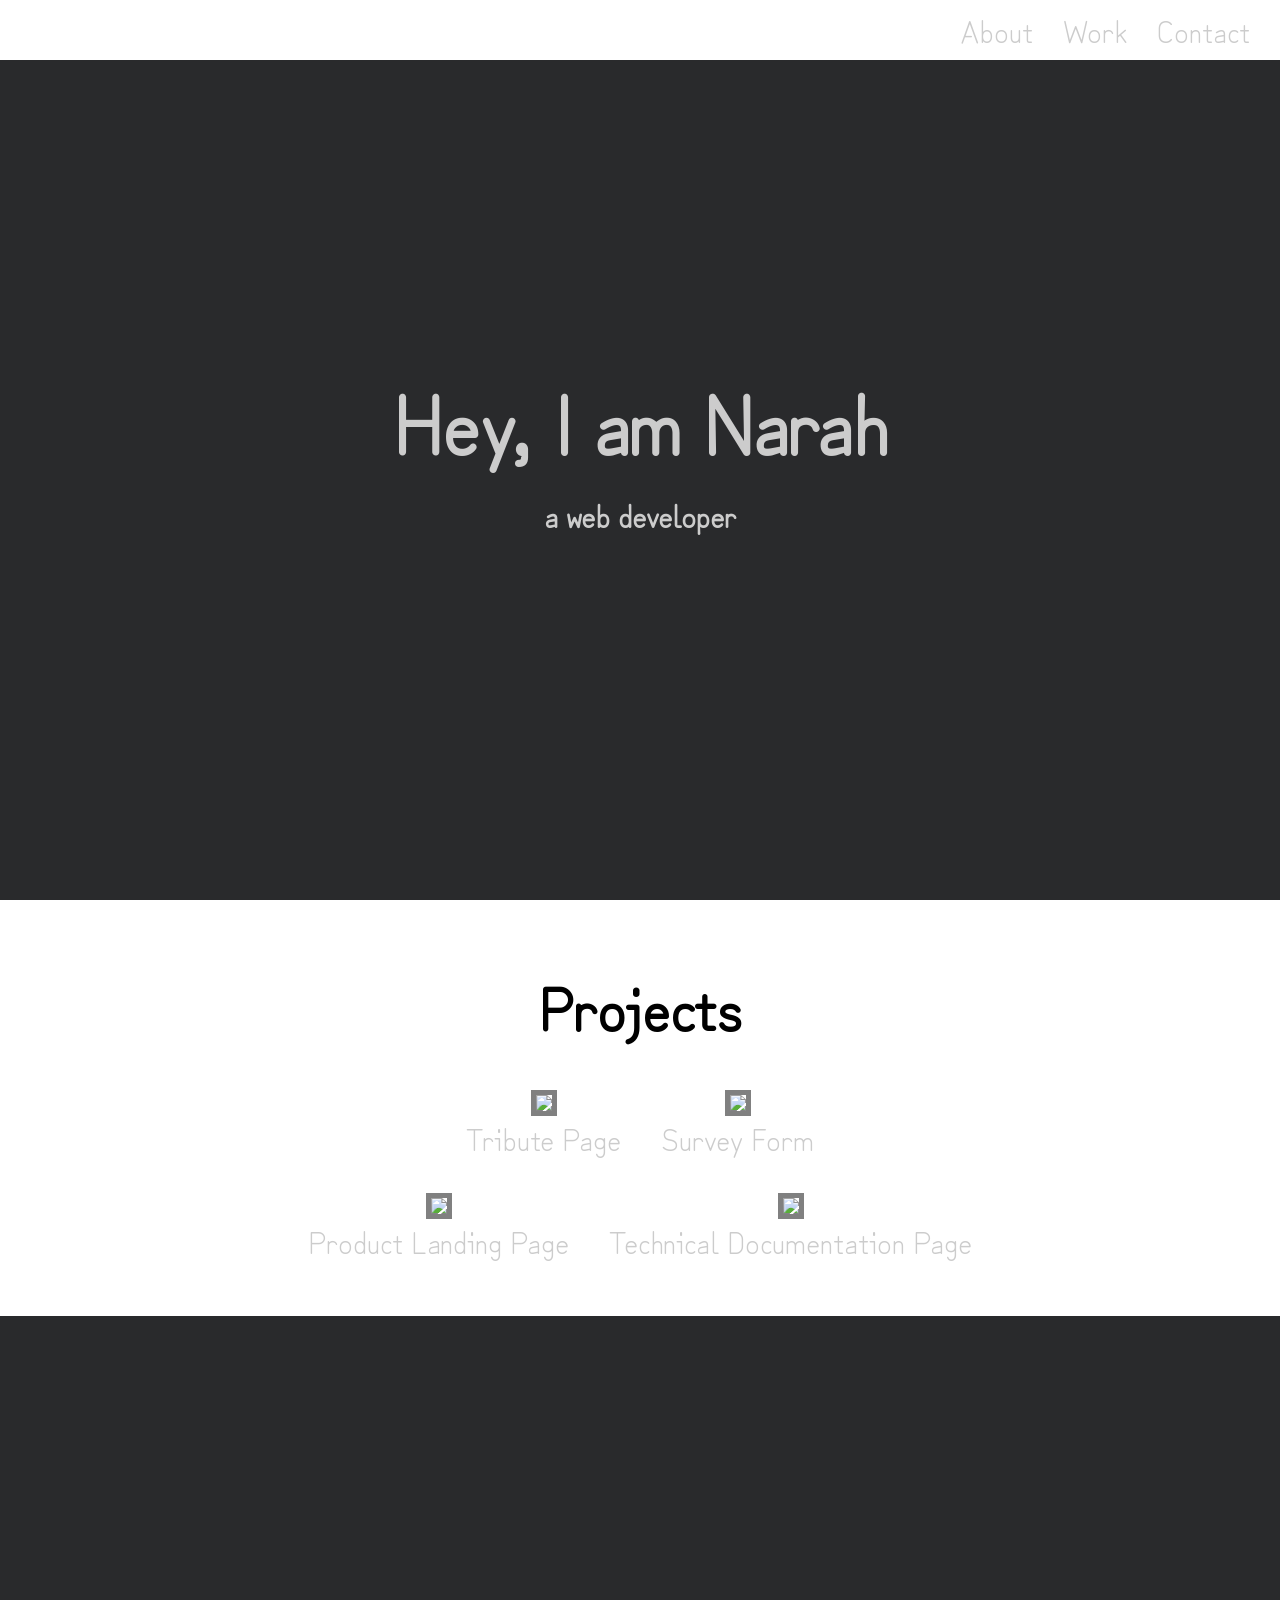
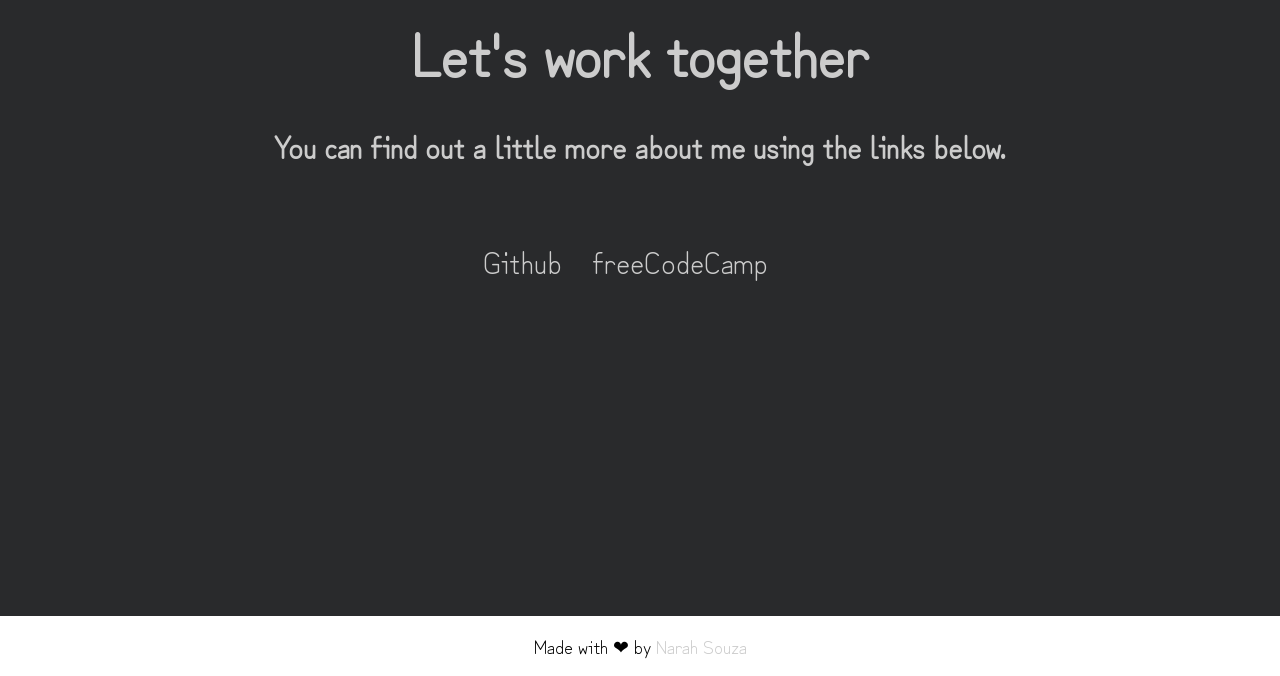
==== index.html @ 5b3eb2a3 "Add files" ====
<!DOCTYPE html>
<html lang="en">
<head>
    <meta charset="UTF-8">
    <meta http-equiv="X-UA-Compatible" content="IE=edge">
    <meta name="viewport" content="width=device-width, initial-scale=1.0">
    <title>Document</title>
    <link href="style.css" rel="stylesheet" type="text/css" />
</head>
<body>
    <header>
        <nav id="navbar">
          <ul class="navbar-list">
            <li><a href="#welcome-section">About</a></li>
            <li><a href="#projects">Work</a></li>
            <li><a href="#contacts">Contact</a></li>
          </ul>
        </nav>
      </header>
      
      <section id="welcome-section">
        <h1>Hey, I am Narah</h1>
        <p>a web developer</p>
      </section>
      
      <section id="projects">
        <div class="projects">
          <h2>Projects</h2>
          <div class="project-links">
            <a class="project-tile" href="https://codepen.io/narahsouza/full/PoKzOoQ"><img class="project-img" src="https://i.ibb.co/HVHddv3/tribute-page.png"><p>Tribute Page</p></a>
            <a class="project-tile" href="https://codepen.io/narahsouza/full/ZEJKvbm"><img class="project-img" src="https://i.ibb.co/bXp5YFg/survey-form.png"><p>Survey Form</p></a>
          </div>
          <div class="project-links">
            <a class="project-tile" href="https://codepen.io/narahsouza/full/RwZQMwa"><img class="project-img" src="https://i.ibb.co/1z0NNsx/product-landing-page.png"><p>Product Landing Page</p></a>
            <a class="project-tile" href="https://codepen.io/narahsouza/full/bGrLvGr"><img class="project-img" src="https://i.ibb.co/QPtWRw2/technical-documentation-page.png"><p>Technical Documentation Page</p></a>
          </div>
        </div>
      </section>
      
      <section id="contacts">
        <h2>Let's work together</h2>
        <p>You can find out a little more about me using the links below.</p>
        <ul class="contact-links">
          <li><a id="profile-link" href="https://github.com/narahsouza/" target="_blank">Github</a></li>
          <li><a href="https://www.freecodecamp.org/narahsouza" target="_blank">freeCodeCamp</a></li>
        </ul>
      </section>
      
      <footer>  
        <p>Made with ❤ by <a href="https://github.com/narahsouza" target="_blank">Narah Souza</a></p>
      </footer> 
</body>
</html>
---- style.css ----
@import url('https://fonts.googleapis.com/css2?family=Zen+Kurenaido');

* {
  margin: 0;
  padding: 0;
  box-sizing: border-box;
}

html {
  font-size: 10px;
  scroll-behavior: smooth;
}

body {
  font-family: 'Zen Kurenaido', sans-serif;
  font-size: 1.9rem;
  line-height: 3rem;
}

#navbar {
  align-items: center; /* Alinhamento horizontal */
  background-color: white;
  display: flex;
  flex-direction: row;
  height: 6rem;
  justify-content: flex-end;
  position: fixed; /* Navbar sempre visível */
  width: 100%;
}

.navbar-list {
  display: flex;
  flex-direction: row;
}

li {
  font-size: 3rem;
  list-style: none;
  margin-right: 3rem;
}

a {
  color: #CCCCCC;
  text-decoration: none;
}

a:hover {
  font-weight: bold;
}

#welcome-section {
  align-items: center;
  background-color: #292A2C;
  color: #CCCCCC;
  display: flex;
  flex-direction: column;
  font-weight: bold;
  height: 100vh;
  justify-content: center;
  width: 100%; /* 100% da altura da janela de visualização */
} 

h1 {
  font-size: 8rem;
  padding: 5rem;
  text-align: center;
}

@media (max-width: 900px) {
  h1 {
    font-size: 7rem;
    line-height: 8rem;
  }
}

#welcome-section p,
#contacts p {
  font-size: 3rem;
  font-weight: bold;
  margin: 1.5rem;
}

#projects {
  text-align: center;
  padding: 4rem 0;
}

h2 {
  font-size: 6rem;
  padding: 5rem;
  text-align: center;
}

@media (max-width: 900px) {
  h2 {
    font-size: 5rem;
    line-height: 6rem;
  }
}

.project-links {
  display: flex;
  flex-direction: row;
  justify-content: center;
}

@media (max-width: 950px) {
  .project-links {
    flex-direction: column;
  }
}

.project-tile {
  margin: 2rem;
}

.project-tile p {
  font-size: 3rem;
}

.project-img {
  border: 5px solid gray;
  width: 35rem;
}

#contacts {
  align-items: center;
  background-color: #292A2C;
  color: #CCCCCC;
  display: flex;
  flex-direction: column;
  justify-content: center;
  height: 100vh;
  text-align: center;
  width: 100%;
}

.contact-links {
  display: flex;
  flex-direction: row;
  padding: 7rem;
}

@media (max-width: 950px) {
  .contact-links {
    flex-direction: column;
    line-height: 5rem;
  }
}

footer {
  align-items: center; /* Alinhamento horizontal */
  display: flex;
  flex-direction: row;
  height: 6rem;
  justify-content: center;
}
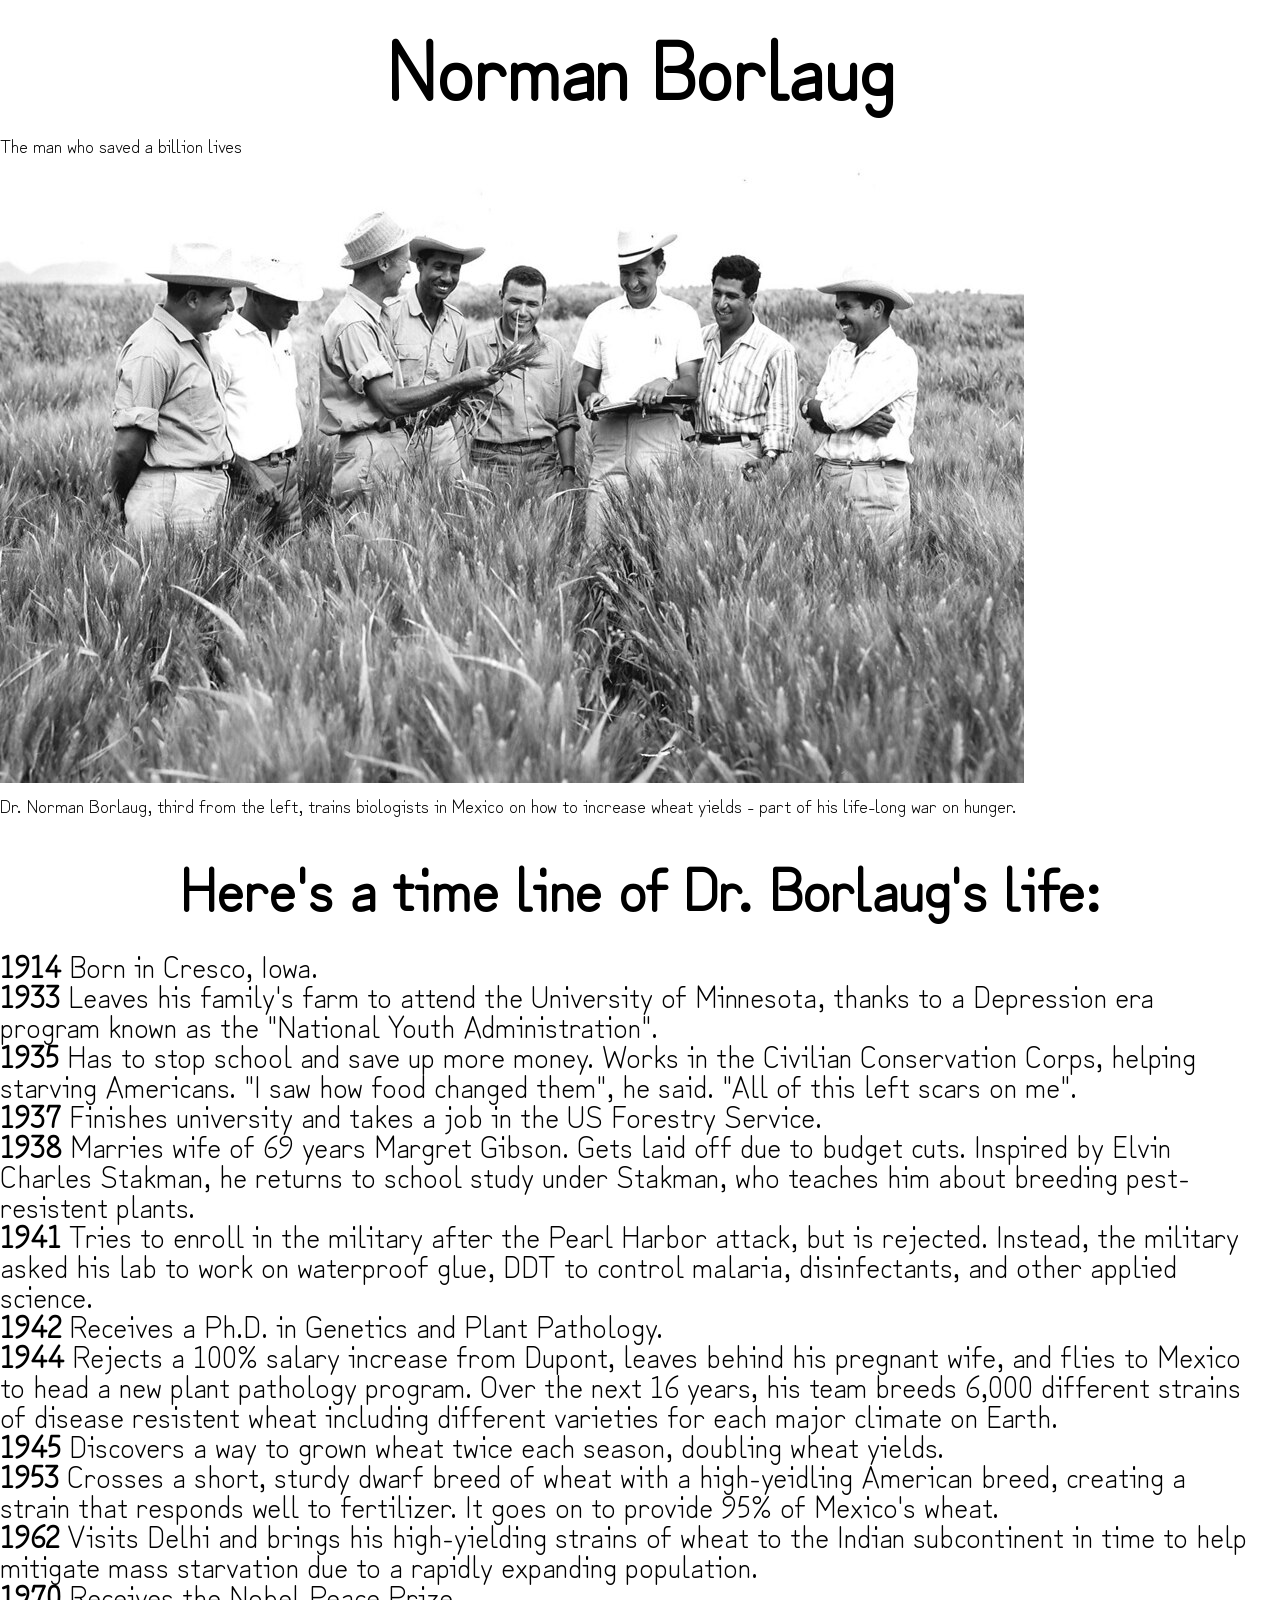
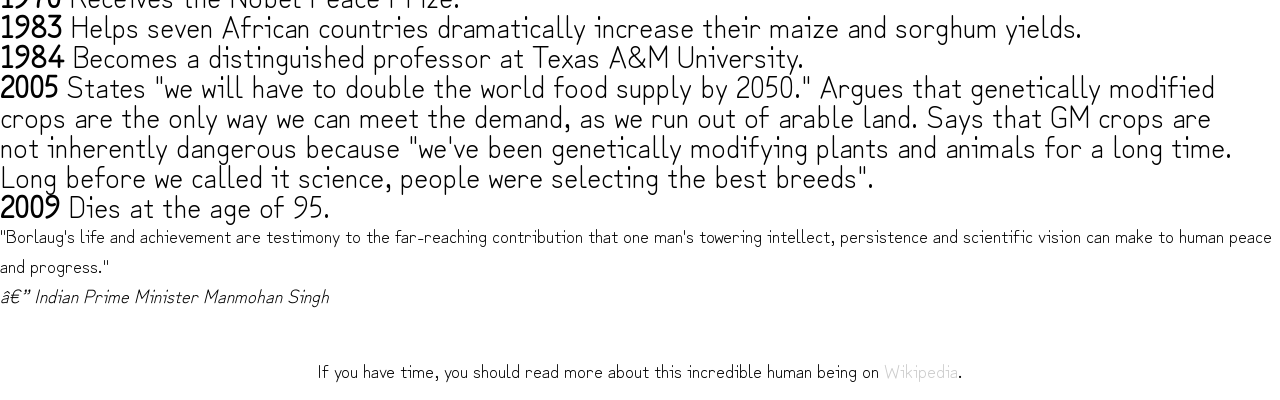
==== commit e914a98c: "Update" ====
--- a/index.html
+++ b/index.html
@@ -1,53 +1,69 @@
 <!DOCTYPE html>
-<html lang="en">
+<html lang="pt-br>
 <head>
     <meta charset="UTF-8">
     <meta http-equiv="X-UA-Compatible" content="IE=edge">
     <meta name="viewport" content="width=device-width, initial-scale=1.0">
-    <title>Document</title>
+    <title>Tribute Page</title>
     <link href="style.css" rel="stylesheet" type="text/css" />
 </head>
 <body>
-    <header>
-        <nav id="navbar">
-          <ul class="navbar-list">
-            <li><a href="#welcome-section">About</a></li>
-            <li><a href="#projects">Work</a></li>
-            <li><a href="#contacts">Contact</a></li>
-          </ul>
-        </nav>
-      </header>
-      
-      <section id="welcome-section">
-        <h1>Hey, I am Narah</h1>
-        <p>a web developer</p>
-      </section>
-      
-      <section id="projects">
-        <div class="projects">
-          <h2>Projects</h2>
-          <div class="project-links">
-            <a class="project-tile" href="https://codepen.io/narahsouza/full/PoKzOoQ"><img class="project-img" src="https://i.ibb.co/HVHddv3/tribute-page.png"><p>Tribute Page</p></a>
-            <a class="project-tile" href="https://codepen.io/narahsouza/full/ZEJKvbm"><img class="project-img" src="https://i.ibb.co/bXp5YFg/survey-form.png"><p>Survey Form</p></a>
-          </div>
-          <div class="project-links">
-            <a class="project-tile" href="https://codepen.io/narahsouza/full/RwZQMwa"><img class="project-img" src="https://i.ibb.co/1z0NNsx/product-landing-page.png"><p>Product Landing Page</p></a>
-            <a class="project-tile" href="https://codepen.io/narahsouza/full/bGrLvGr"><img class="project-img" src="https://i.ibb.co/QPtWRw2/technical-documentation-page.png"><p>Technical Documentation Page</p></a>
-          </div>
-        </div>
-      </section>
-      
-      <section id="contacts">
-        <h2>Let's work together</h2>
-        <p>You can find out a little more about me using the links below.</p>
-        <ul class="contact-links">
-          <li><a id="profile-link" href="https://github.com/narahsouza/" target="_blank">Github</a></li>
-          <li><a href="https://www.freecodecamp.org/narahsouza" target="_blank">freeCodeCamp</a></li>
-        </ul>
-      </section>
-      
-      <footer>  
-        <p>Made with ❤ by <a href="https://github.com/narahsouza" target="_blank">Narah Souza</a></p>
-      </footer> 
+    <main id="main">
+        <header id="title">
+          <h1>Norman Borlaug</h1>
+          <p>The man who saved a billion lives</p>
+        </header>
+        <figure id="img-div">
+          <img id="image" src="img/main.jpg">
+          <figcaption id="img-caption">Dr. Norman Borlaug, third from the left, trains biologists in Mexico on how to increase wheat yields - part of his life-long war on hunger.</figcaption>
+        </figure>
+        <section id="tribute-info">
+          <h2>Here's a time line of Dr. Borlaug's life:</h2>
+          <article>
+            <ul>
+              <li><b>1914 </b>Born in Cresco, Iowa.
+              </li>
+              <li><b>1933 </b>Leaves his family's farm to attend the University of Minnesota, thanks to a Depression era program known as the "National Youth Administration".
+              </li>
+              <li><b>1935 </b>Has to stop school and save up more money. Works in the Civilian Conservation Corps, helping starving Americans. "I saw how food changed them", he said. "All of this left scars on me".
+              </li>
+              <li><b>1937 </b>Finishes university and takes a job in the US Forestry Service.
+              </li>
+              <li><b>1938 </b>Marries wife of 69 years Margret Gibson. Gets laid off due to budget cuts. Inspired by Elvin Charles Stakman, he returns to school study under Stakman, who teaches him about breeding pest-resistent plants.
+              </li>
+              <li><b>1941 </b>Tries to enroll in the military after the Pearl Harbor attack, but is rejected. Instead, the military asked his lab to work on waterproof glue, DDT to control malaria, disinfectants, and other applied science.
+              </li>
+              <li><b>1942 </b>Receives a Ph.D. in Genetics and Plant Pathology.
+              </li>
+              <li><b>1944 </b>Rejects a 100% salary increase from Dupont, leaves behind his pregnant wife, and flies to Mexico to head a new plant pathology program. Over the next 16 years, his team breeds 6,000 different strains of disease resistent wheat including different varieties for each major climate on Earth.
+              </li>
+              <li><b>1945 </b>Discovers a way to grown wheat twice each season, doubling wheat yields.
+              </li>
+              <li><b>1953 </b>Crosses a short, sturdy dwarf breed of wheat with a high-yeidling American breed, creating a strain that responds well to fertilizer. It goes on to provide 95% of Mexico's wheat.
+              </li>
+              <li><b>1962 </b>Visits Delhi and brings his high-yielding strains of wheat to the Indian subcontinent in time to help mitigate mass starvation due to a rapidly expanding population.
+              </li>
+              <li><b>1970 </b>Receives the Nobel Peace Prize.
+              </li>
+              <li><b>1983 </b>Helps seven African countries dramatically increase their maize and sorghum yields.
+              </li>
+              <li><b>1984 </b>Becomes a distinguished professor at Texas A&M University.
+              </li>
+              <li><b>2005 </b>States "we will have to double the world food supply by 2050." Argues that genetically modified crops are the only way we can meet the demand, as we run out of arable land. Says that GM crops are not inherently dangerous because "we've been genetically modifying plants and animals for a long time. Long before we called it science, people were selecting the best breeds".
+              </li>
+              <li><b>2009 </b>Dies at the age of 95.
+              </li>
+            </ul>
+            <blockquote cite="http://news.rediff.com/report/2009/sep/14/pm-pays-tribute-to-father-of-green-revolution-borlaug.htm">
+              <p>"Borlaug's life and achievement are testimony to the far-reaching contribution that one man's towering intellect, persistence and scientific vision can make to human peace and progress."</p>
+              <cite id="cite">— Indian Prime Minister Manmohan Singh</cite>
+            </blockquote>
+            <br>
+          </article>
+        </section>
+        <footer>
+          <p>If you have time, you should read more about this incredible human being on <a id="tribute-link" target="_blank" href="https://en.wikipedia.org/wiki/Norman_Borlaug">Wikipedia</a>.</p>
+        </footer>
+      </main>  
 </body>
 </html>
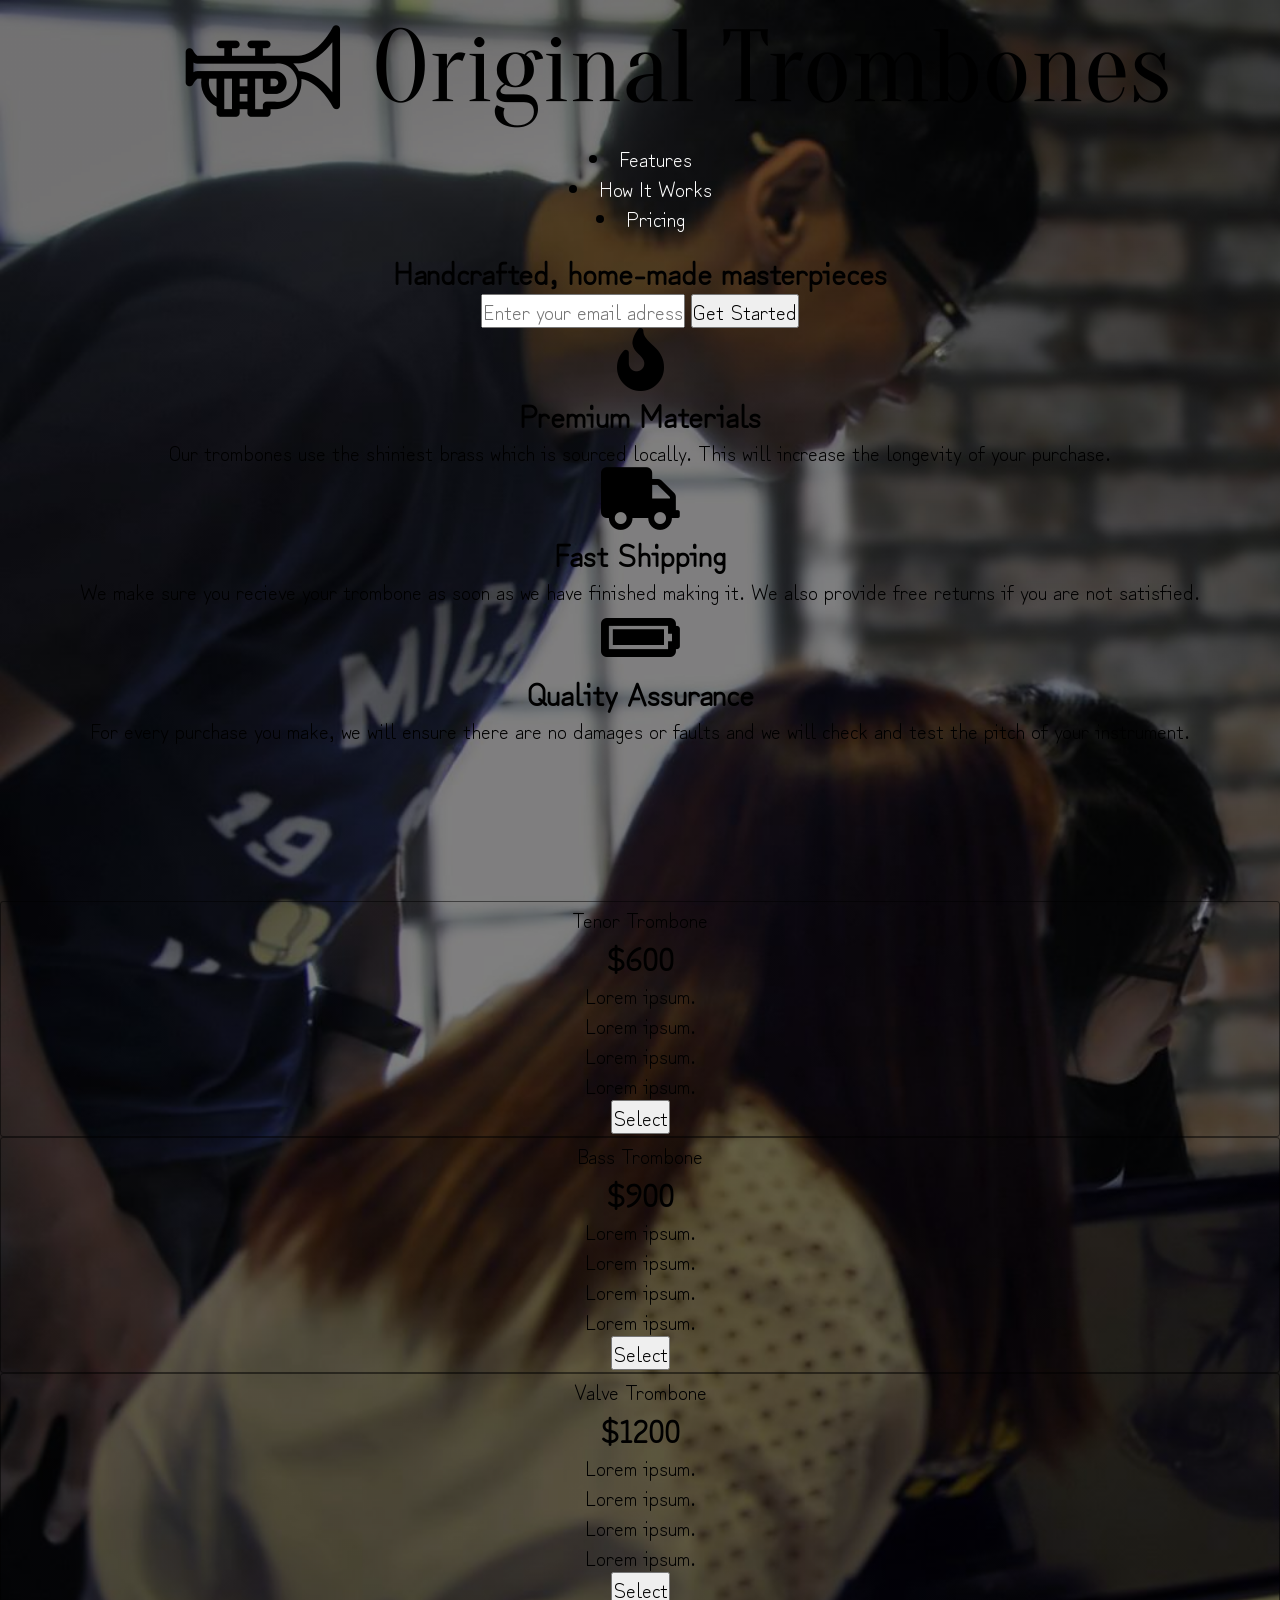
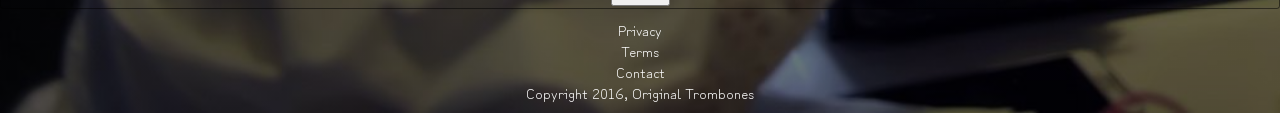
==== commit f976ad62: "Update" ====
--- a/index.html
+++ b/index.html
@@ -1,69 +1,116 @@
 <!DOCTYPE html>
-<html lang="pt-br>
+<html lang="en">
 <head>
     <meta charset="UTF-8">
     <meta http-equiv="X-UA-Compatible" content="IE=edge">
     <meta name="viewport" content="width=device-width, initial-scale=1.0">
-    <title>Tribute Page</title>
+    <title>Product Landing Page</title>
     <link href="style.css" rel="stylesheet" type="text/css" />
+    <link rel="stylesheet" href="https://use.fontawesome.com/releases/v5.8.1/css/all.css" integrity="sha384-50oBUHEmvpQ+1lW4y57PTFmhCaXp0ML5d60M1M7uH2+nqUivzIebhndOJK28anvf" crossorigin="anonymous"/></link>
 </head>
 <body>
-    <main id="main">
-        <header id="title">
-          <h1>Norman Borlaug</h1>
-          <p>The man who saved a billion lives</p>
-        </header>
-        <figure id="img-div">
-          <img id="image" src="img/main.jpg">
-          <figcaption id="img-caption">Dr. Norman Borlaug, third from the left, trains biologists in Mexico on how to increase wheat yields - part of his life-long war on hunger.</figcaption>
-        </figure>
-        <section id="tribute-info">
-          <h2>Here's a time line of Dr. Borlaug's life:</h2>
-          <article>
-            <ul>
-              <li><b>1914 </b>Born in Cresco, Iowa.
-              </li>
-              <li><b>1933 </b>Leaves his family's farm to attend the University of Minnesota, thanks to a Depression era program known as the "National Youth Administration".
-              </li>
-              <li><b>1935 </b>Has to stop school and save up more money. Works in the Civilian Conservation Corps, helping starving Americans. "I saw how food changed them", he said. "All of this left scars on me".
-              </li>
-              <li><b>1937 </b>Finishes university and takes a job in the US Forestry Service.
-              </li>
-              <li><b>1938 </b>Marries wife of 69 years Margret Gibson. Gets laid off due to budget cuts. Inspired by Elvin Charles Stakman, he returns to school study under Stakman, who teaches him about breeding pest-resistent plants.
-              </li>
-              <li><b>1941 </b>Tries to enroll in the military after the Pearl Harbor attack, but is rejected. Instead, the military asked his lab to work on waterproof glue, DDT to control malaria, disinfectants, and other applied science.
-              </li>
-              <li><b>1942 </b>Receives a Ph.D. in Genetics and Plant Pathology.
-              </li>
-              <li><b>1944 </b>Rejects a 100% salary increase from Dupont, leaves behind his pregnant wife, and flies to Mexico to head a new plant pathology program. Over the next 16 years, his team breeds 6,000 different strains of disease resistent wheat including different varieties for each major climate on Earth.
-              </li>
-              <li><b>1945 </b>Discovers a way to grown wheat twice each season, doubling wheat yields.
-              </li>
-              <li><b>1953 </b>Crosses a short, sturdy dwarf breed of wheat with a high-yeidling American breed, creating a strain that responds well to fertilizer. It goes on to provide 95% of Mexico's wheat.
-              </li>
-              <li><b>1962 </b>Visits Delhi and brings his high-yielding strains of wheat to the Indian subcontinent in time to help mitigate mass starvation due to a rapidly expanding population.
-              </li>
-              <li><b>1970 </b>Receives the Nobel Peace Prize.
-              </li>
-              <li><b>1983 </b>Helps seven African countries dramatically increase their maize and sorghum yields.
-              </li>
-              <li><b>1984 </b>Becomes a distinguished professor at Texas A&M University.
-              </li>
-              <li><b>2005 </b>States "we will have to double the world food supply by 2050." Argues that genetically modified crops are the only way we can meet the demand, as we run out of arable land. Says that GM crops are not inherently dangerous because "we've been genetically modifying plants and animals for a long time. Long before we called it science, people were selecting the best breeds".
-              </li>
-              <li><b>2009 </b>Dies at the age of 95.
-              </li>
-            </ul>
-            <blockquote cite="http://news.rediff.com/report/2009/sep/14/pm-pays-tribute-to-father-of-green-revolution-borlaug.htm">
-              <p>"Borlaug's life and achievement are testimony to the far-reaching contribution that one man's towering intellect, persistence and scientific vision can make to human peace and progress."</p>
-              <cite id="cite">— Indian Prime Minister Manmohan Singh</cite>
-            </blockquote>
-            <br>
-          </article>
+    <header id="header">
+        <img id="header-img" src="img/logo.png">
+        
+        <nav id="nav-bar">
+          <li><a class="nav-link" href="#features">Features</a></li>
+          <li><a class="nav-link" href="#video">How It Works</a></li>
+          <li><a class="nav-link" href="#products">Pricing</a></li>
+        </nav>
+      </header>
+  
+      <div class="container">
+        <section class="title">
+          <h2>Handcrafted, home-made masterpieces</h2>
+          <form id="form" action="https://www.freecodecamp.org/email-submit">
+            <input name="email" id="email" type="email" placeholder="Enter your email adress" required>
+            <input id="submit" type="submit" value="Get Started">
+          </form>
         </section>
-        <footer>
-          <p>If you have time, you should read more about this incredible human being on <a id="tribute-link" target="_blank" href="https://en.wikipedia.org/wiki/Norman_Borlaug">Wikipedia</a>.</p>
-        </footer>
-      </main>  
+  
+        <section id="features">
+   
+          <div class="features-list">
+            <div class="icons"><i class="fa fa-3x fa-fire"></i></div>
+            <div class="description-text">
+              <h2>Premium Materials</h2>
+              <p>Our trombones use the shiniest brass which is sourced locally. This will increase the longevity of your purchase.</p>
+            </div>
+          </div>
+              
+          <div class="features-list">
+            <div class="icons"><i class="fa fa-3x fa-truck"></i></div>
+            <div class="description-text">
+              <h2>Fast Shipping</h2>
+              <p>We make sure you recieve your trombone as soon as we have finished making it. We also provide free returns if you are not satisfied.</p>
+            </div>
+          </div>
+          
+          <div class="features-list">
+            <div class="icons"><i class="fa fa-3x fa-battery-full" aria-hidden="true"></i></div>
+            <div class="description-text">
+              <h2>Quality Assurance</h2>
+              <p>For every purchase you make, we will ensure there are no damages or faults and we will check and test the pitch of your instrument.</p>
+            </div>
+          </div>
+          
+        </section>
+  
+        <section class="video">
+          <iframe id="video" src="https://www.youtube.com/embed/y8Yv4pnO7qc" frameborder="0">
+          </iframe>
+        </section>
+          
+        <section id="products">
+          <div class="box">
+            <div class="product">Tenor Trombone</div>
+            <h2>$600</h2>
+            <ol class="features">
+              <li>Lorem ipsum.</li>
+              <li>Lorem ipsum.</li>
+              <li>Lorem ipsum.</li>
+              <li>Lorem ipsum.</li>
+            </ol>
+            <button>Select</button>
+          </div>
+  
+          <div class="box">
+            <div class="product">Bass Trombone</div>
+            <h2>$900</h2>
+            <ol class="features">
+              <li>Lorem ipsum.</li>
+              <li>Lorem ipsum.</li>
+              <li>Lorem ipsum.</li>
+              <li>Lorem ipsum.</li>
+            </ol>
+            <button>Select</button>
+          </div>
+  
+          <div class="box">
+            <div class="product">Valve Trombone</div>
+            <h2>$1200</h2>
+            <ol class="features">
+              <li>Lorem ipsum.</li>
+              <li>Lorem ipsum.</li>
+              <li>Lorem ipsum.</li>
+              <li>Lorem ipsum.</li>
+            </ol>
+            <button>Select</button>
+          </div>
+  
+        </section>
+        
+      </div>
+      
+      <footer>
+        <ul class="footer-menu">
+          <li><a href="#">Privacy</a></li>
+          <li><a href="#">Terms</a></li>
+          <li><a href="#">Contact</a></li>
+        </ul>
+        
+        <span>Copyright 2016, Original Trombones</span>
+      
+      </footer>
 </body>
 </html>
--- a/style.css
+++ b/style.css
@@ -1,157 +1,88 @@
-@import url('https://fonts.googleapis.com/css2?family=Zen+Kurenaido');
+/* Fontes */
+@import
+  url('https://fonts.googleapis.com/css2?family=Zen+Kurenaido&display=swap');
 
+/* Reset CSS */
 * {
+  box-sizing: border-box;
   margin: 0;
-  padding: 0;
-  box-sizing: border-box;
+  padding: 0;  
 }
 
 html {
+  font-family: 'Zen Kurenaido', sans-serif;
   font-size: 10px;
-  scroll-behavior: smooth;
 }
 
 body {
-  font-family: 'Zen Kurenaido', sans-serif;
-  font-size: 1.9rem;
-  line-height: 3rem;
+  background-image: linear-gradient(rgba(0,0,0,.50),rgba(0,0,0,.50)100%), url('img/background.jpeg');
+  background-size: cover;
+  font-size: 2.1rem;
+  text-align: center;  
 }
 
-#navbar {
-  align-items: center; /* Alinhamento horizontal */
-  background-color: white;
-  display: flex;
-  flex-direction: row;
-  height: 6rem;
-  justify-content: flex-end;
-  position: fixed; /* Navbar sempre visível */
+header {
+  padding: 1.5rem;
+}
+
+#title {
+  color: #FFFFFF;
+}
+
+#description {
+  color: #DDDDDD;
+}
+
+#survey-form {
+  background-color: #DDDDDD;
+  margin: auto;
+  max-width: 55rem;
+  opacity: 80%;
+  padding: 1rem;
+  text-align: left;
+}
+
+.group {
+  margin: 2rem;
+}
+
+input,
+select,
+textarea,
+button {
+  margin: 0;
+  font-family: inherit;
+  font-size: inherit;
+  line-height: inherit;
+}
+
+.box {
+  border: 1px solid rgba(0,0,0,.50);
+  border-radius: 0.3rem;
+  display: block;
+  padding: 0.2rem 0.6rem;
   width: 100%;
 }
 
-.navbar-list {
-  display: flex;
-  flex-direction: row;
+.radio-label, .checkbox-label {
+  display: block;
 }
 
-li {
-  font-size: 3rem;
-  list-style: none;
-  margin-right: 3rem;
+.radio, .checkbox {
+  margin-right: 1rem;
+}
+
+footer {
+  color: #FFFFFF;
+  font-size: 1.5rem;
+  padding: 1rem;
 }
 
 a {
-  color: #CCCCCC;
+  color: #FFFFFF;
   text-decoration: none;
 }
 
 a:hover {
   font-weight: bold;
-}
-
-#welcome-section {
-  align-items: center;
-  background-color: #292A2C;
-  color: #CCCCCC;
-  display: flex;
-  flex-direction: column;
-  font-weight: bold;
-  height: 100vh;
-  justify-content: center;
-  width: 100%; /* 100% da altura da janela de visualização */
-} 
-
-h1 {
-  font-size: 8rem;
-  padding: 5rem;
-  text-align: center;
-}
-
-@media (max-width: 900px) {
-  h1 {
-    font-size: 7rem;
-    line-height: 8rem;
-  }
-}
-
-#welcome-section p,
-#contacts p {
-  font-size: 3rem;
-  font-weight: bold;
-  margin: 1.5rem;
-}
-
-#projects {
-  text-align: center;
-  padding: 4rem 0;
-}
-
-h2 {
-  font-size: 6rem;
-  padding: 5rem;
-  text-align: center;
-}
-
-@media (max-width: 900px) {
-  h2 {
-    font-size: 5rem;
-    line-height: 6rem;
-  }
-}
-
-.project-links {
-  display: flex;
-  flex-direction: row;
-  justify-content: center;
-}
-
-@media (max-width: 950px) {
-  .project-links {
-    flex-direction: column;
-  }
-}
-
-.project-tile {
-  margin: 2rem;
-}
-
-.project-tile p {
-  font-size: 3rem;
-}
-
-.project-img {
-  border: 5px solid gray;
-  width: 35rem;
-}
-
-#contacts {
-  align-items: center;
-  background-color: #292A2C;
-  color: #CCCCCC;
-  display: flex;
-  flex-direction: column;
-  justify-content: center;
-  height: 100vh;
-  text-align: center;
-  width: 100%;
-}
-
-.contact-links {
-  display: flex;
-  flex-direction: row;
-  padding: 7rem;
-}
-
-@media (max-width: 950px) {
-  .contact-links {
-    flex-direction: column;
-    line-height: 5rem;
-  }
-}
-
-footer {
-  align-items: center; /* Alinhamento horizontal */
-  display: flex;
-  flex-direction: row;
-  height: 6rem;
-  justify-content: center;
 }
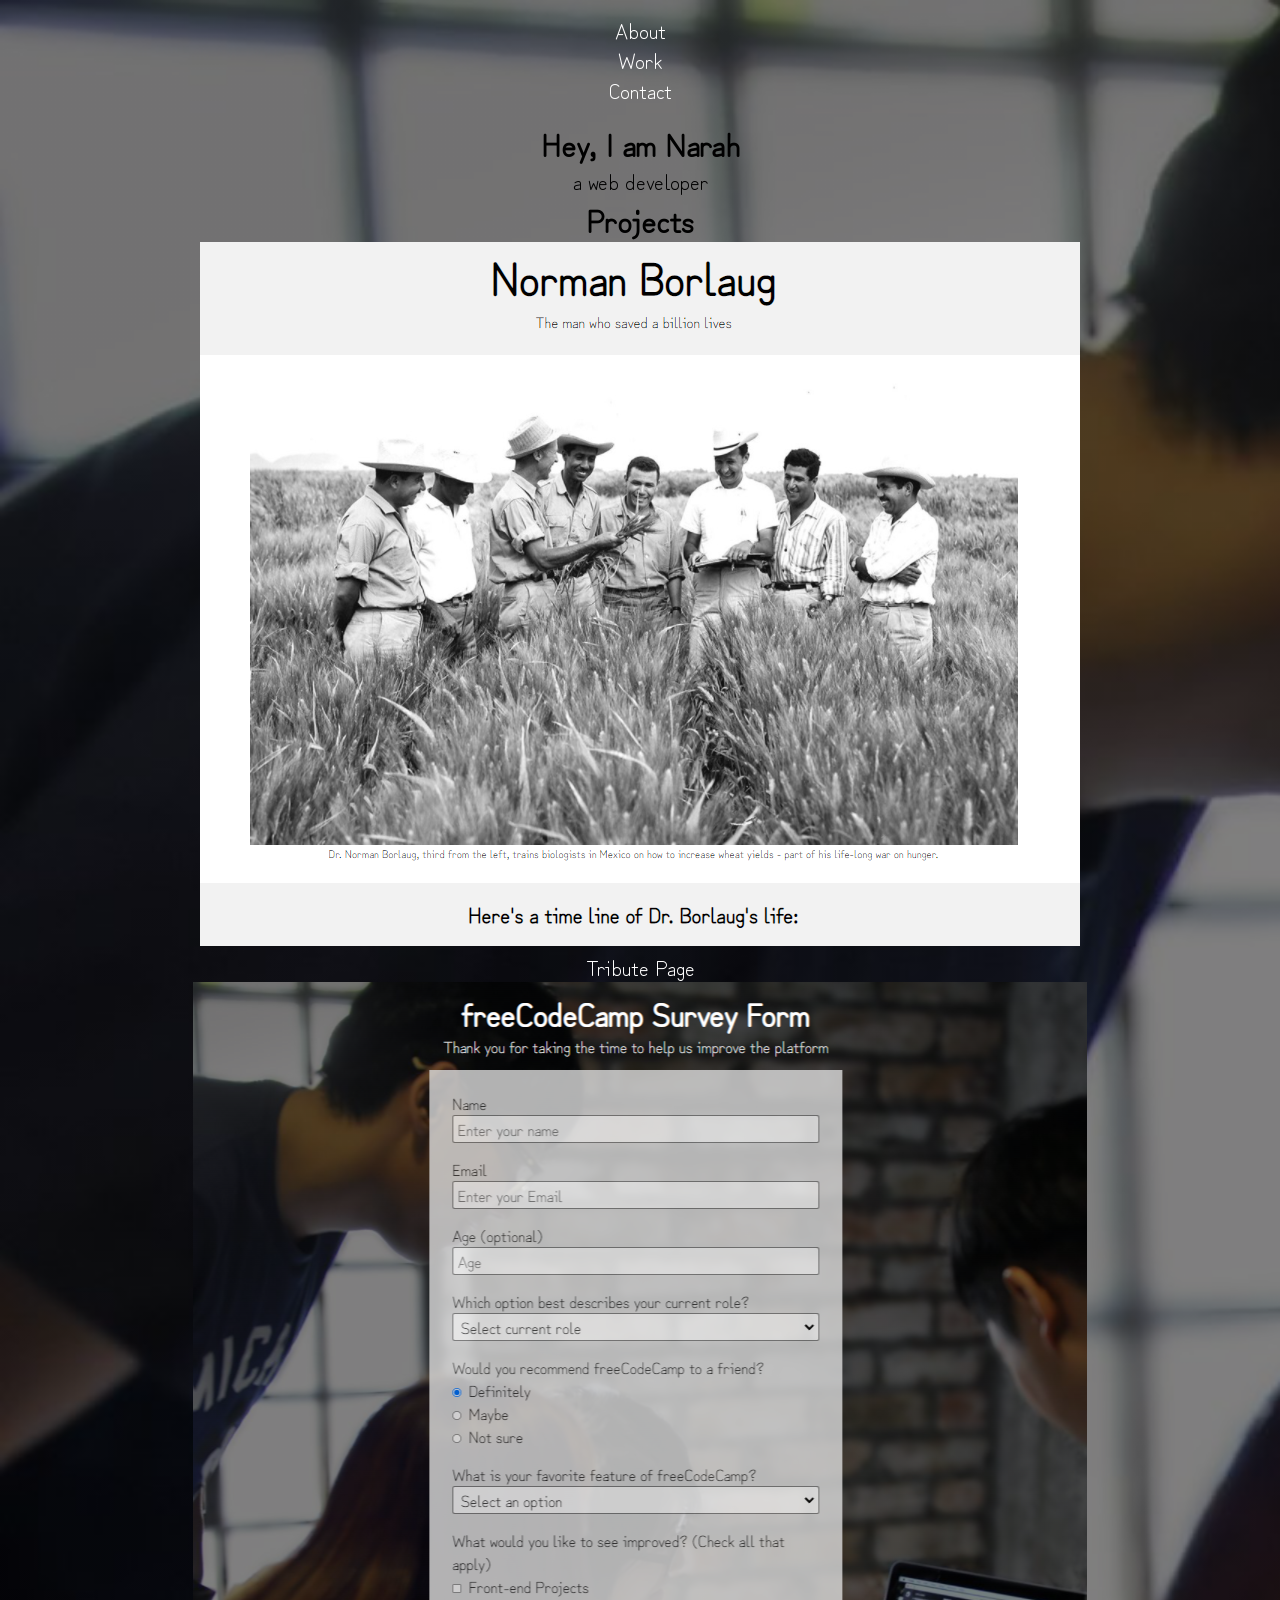
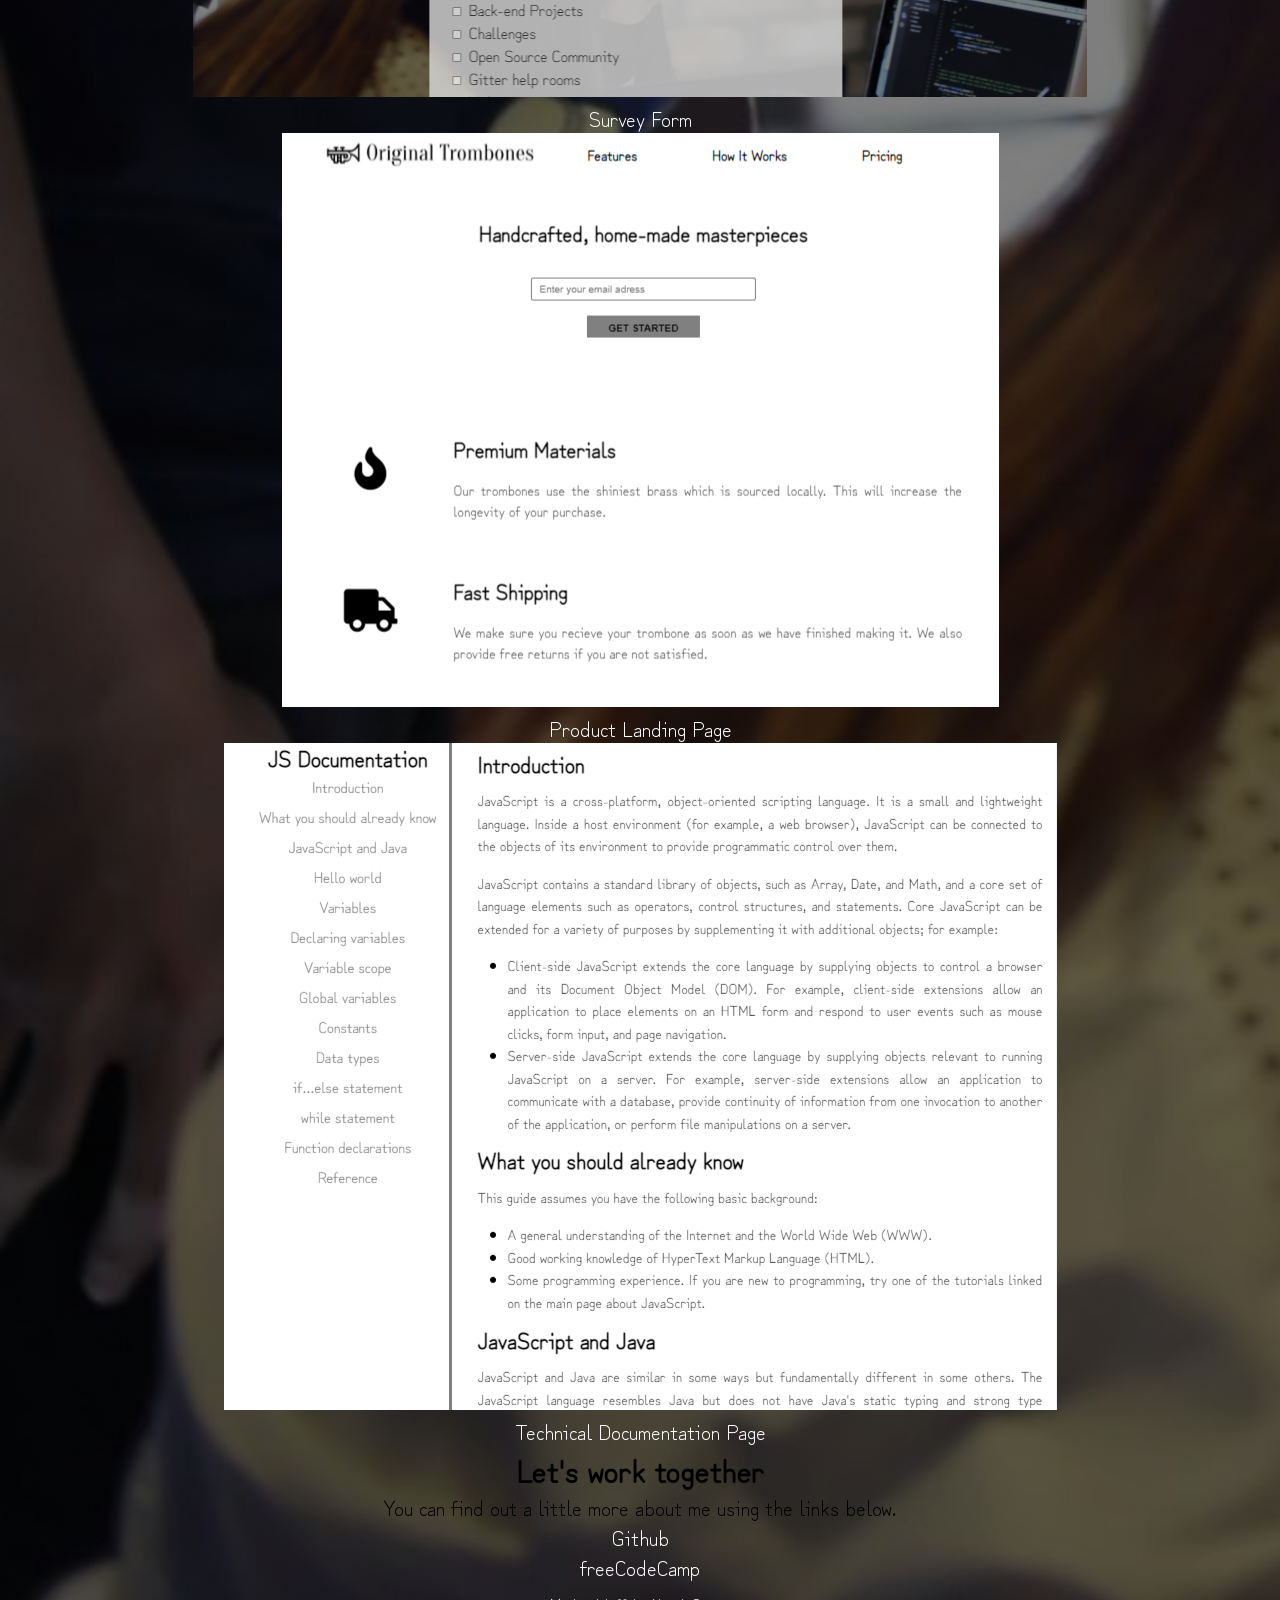
==== commit 683f63be: "Update" ====
--- a/index.html
+++ b/index.html
@@ -4,113 +4,50 @@
     <meta charset="UTF-8">
     <meta http-equiv="X-UA-Compatible" content="IE=edge">
     <meta name="viewport" content="width=device-width, initial-scale=1.0">
-    <title>Product Landing Page</title>
+    <title>Document</title>
     <link href="style.css" rel="stylesheet" type="text/css" />
-    <link rel="stylesheet" href="https://use.fontawesome.com/releases/v5.8.1/css/all.css" integrity="sha384-50oBUHEmvpQ+1lW4y57PTFmhCaXp0ML5d60M1M7uH2+nqUivzIebhndOJK28anvf" crossorigin="anonymous"/></link>
 </head>
 <body>
-    <header id="header">
-        <img id="header-img" src="img/logo.png">
-        
-        <nav id="nav-bar">
-          <li><a class="nav-link" href="#features">Features</a></li>
-          <li><a class="nav-link" href="#video">How It Works</a></li>
-          <li><a class="nav-link" href="#products">Pricing</a></li>
+    <header>
+        <nav id="navbar">
+          <ul class="navbar-list">
+            <li><a href="#welcome-section">About</a></li>
+            <li><a href="#projects">Work</a></li>
+            <li><a href="#contacts">Contact</a></li>
+          </ul>
         </nav>
       </header>
-  
-      <div class="container">
-        <section class="title">
-          <h2>Handcrafted, home-made masterpieces</h2>
-          <form id="form" action="https://www.freecodecamp.org/email-submit">
-            <input name="email" id="email" type="email" placeholder="Enter your email adress" required>
-            <input id="submit" type="submit" value="Get Started">
-          </form>
-        </section>
-  
-        <section id="features">
-   
-          <div class="features-list">
-            <div class="icons"><i class="fa fa-3x fa-fire"></i></div>
-            <div class="description-text">
-              <h2>Premium Materials</h2>
-              <p>Our trombones use the shiniest brass which is sourced locally. This will increase the longevity of your purchase.</p>
-            </div>
+      
+      <section id="welcome-section">
+        <h1>Hey, I am Narah</h1>
+        <p>a web developer</p>
+      </section>
+      
+      <section id="projects">
+        <div class="projects">
+          <h2>Projects</h2>
+          <div class="project-links">
+            <a class="project-tile" href="https://github.com/narahsouza/TributePage"><img class="project-img" src="img/tribute-page.png"><p>Tribute Page</p></a>
+            <a class="project-tile" href="https://github.com/narahsouza/SurveyForm"><img class="project-img" src="img/survey-form.png"><p>Survey Form</p></a>
           </div>
-              
-          <div class="features-list">
-            <div class="icons"><i class="fa fa-3x fa-truck"></i></div>
-            <div class="description-text">
-              <h2>Fast Shipping</h2>
-              <p>We make sure you recieve your trombone as soon as we have finished making it. We also provide free returns if you are not satisfied.</p>
-            </div>
+          <div class="project-links">
+            <a class="project-tile" href="https://github.com/narahsouza/ProductLandingPage"><img class="project-img" src="img/product-landing-page.png"><p>Product Landing Page</p></a>
+            <a class="project-tile" href="https://github.com/narahsouza/DocumentationPage"><img class="project-img" src="img/technical-documentation-page.png"><p>Technical Documentation Page</p></a>
           </div>
-          
-          <div class="features-list">
-            <div class="icons"><i class="fa fa-3x fa-battery-full" aria-hidden="true"></i></div>
-            <div class="description-text">
-              <h2>Quality Assurance</h2>
-              <p>For every purchase you make, we will ensure there are no damages or faults and we will check and test the pitch of your instrument.</p>
-            </div>
-          </div>
-          
-        </section>
-  
-        <section class="video">
-          <iframe id="video" src="https://www.youtube.com/embed/y8Yv4pnO7qc" frameborder="0">
-          </iframe>
-        </section>
-          
-        <section id="products">
-          <div class="box">
-            <div class="product">Tenor Trombone</div>
-            <h2>$600</h2>
-            <ol class="features">
-              <li>Lorem ipsum.</li>
-              <li>Lorem ipsum.</li>
-              <li>Lorem ipsum.</li>
-              <li>Lorem ipsum.</li>
-            </ol>
-            <button>Select</button>
-          </div>
-  
-          <div class="box">
-            <div class="product">Bass Trombone</div>
-            <h2>$900</h2>
-            <ol class="features">
-              <li>Lorem ipsum.</li>
-              <li>Lorem ipsum.</li>
-              <li>Lorem ipsum.</li>
-              <li>Lorem ipsum.</li>
-            </ol>
-            <button>Select</button>
-          </div>
-  
-          <div class="box">
-            <div class="product">Valve Trombone</div>
-            <h2>$1200</h2>
-            <ol class="features">
-              <li>Lorem ipsum.</li>
-              <li>Lorem ipsum.</li>
-              <li>Lorem ipsum.</li>
-              <li>Lorem ipsum.</li>
-            </ol>
-            <button>Select</button>
-          </div>
-  
-        </section>
-        
-      </div>
+        </div>
+      </section>
       
-      <footer>
-        <ul class="footer-menu">
-          <li><a href="#">Privacy</a></li>
-          <li><a href="#">Terms</a></li>
-          <li><a href="#">Contact</a></li>
+      <section id="contacts">
+        <h2>Let's work together</h2>
+        <p>You can find out a little more about me using the links below.</p>
+        <ul class="contact-links">
+          <li><a id="profile-link" href="https://github.com/narahsouza/" target="_blank">Github</a></li>
+          <li><a href="https://www.freecodecamp.org/narahsouza" target="_blank">freeCodeCamp</a></li>
         </ul>
-        
-        <span>Copyright 2016, Original Trombones</span>
+      </section>
       
-      </footer>
+      <footer>  
+        <p>Made with ❤ by <a href="https://github.com/narahsouza" target="_blank">Narah Souza</a></p>
+      </footer> 
 </body>
 </html>
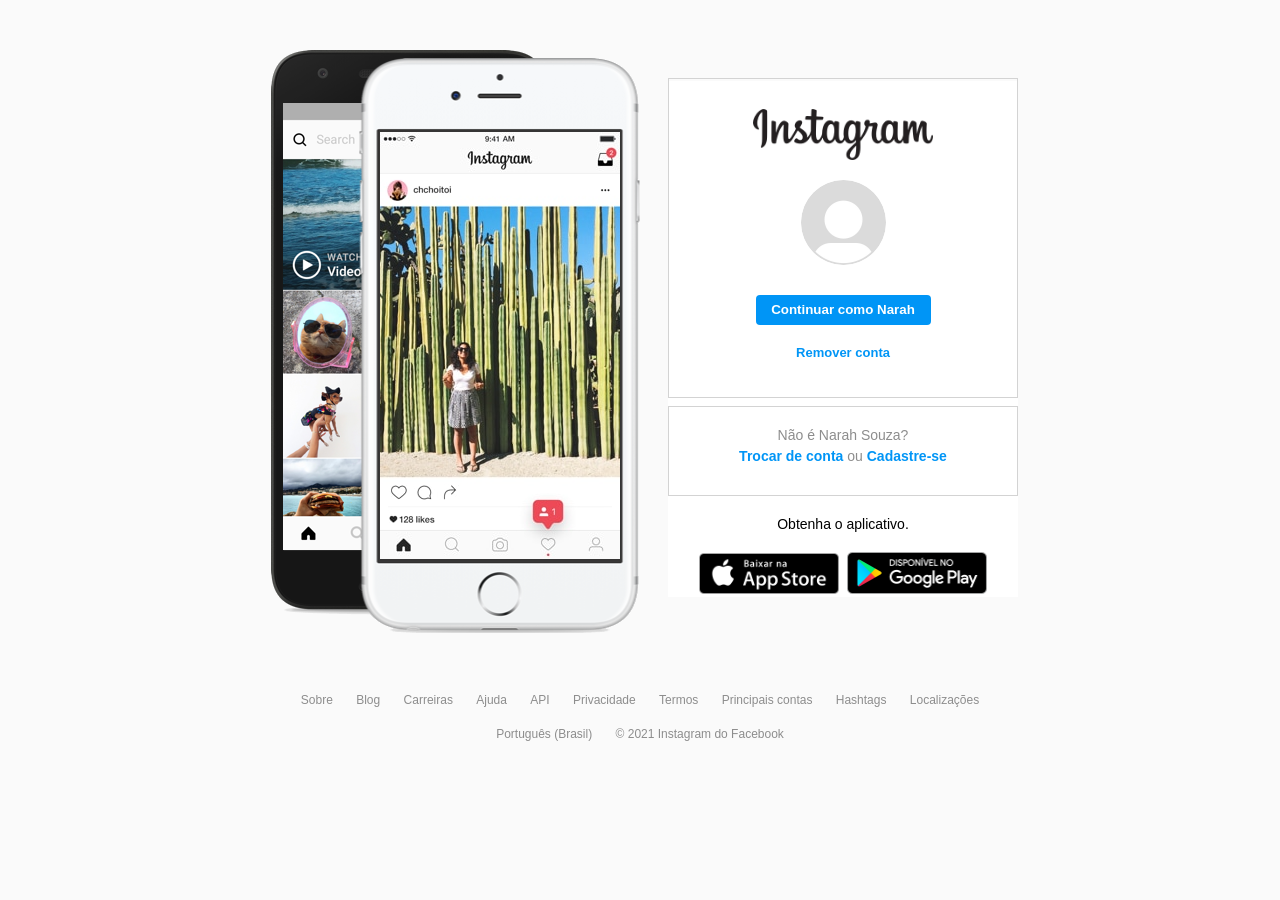
==== commit 8a9201ac: "Add files" ====
--- a/index.html
+++ b/index.html
@@ -1,53 +1,95 @@
-<!DOCTYPE html>
-<html lang="en">
 <head>
-    <meta charset="UTF-8">
-    <meta http-equiv="X-UA-Compatible" content="IE=edge">
-    <meta name="viewport" content="width=device-width, initial-scale=1.0">
-    <title>Document</title>
-    <link href="style.css" rel="stylesheet" type="text/css" />
+  
+  <!--  Meta  -->
+  <meta charset="UTF-8">
+  <title>Instagram</title>
+  <meta name="viewport" content="width=device-width, initial-scale=1">
+  <link href="style.css" rel="stylesheet" type="text/css" />
 </head>
+  
 <body>
-    <header>
-        <nav id="navbar">
-          <ul class="navbar-list">
-            <li><a href="#welcome-section">About</a></li>
-            <li><a href="#projects">Work</a></li>
-            <li><a href="#contacts">Contact</a></li>
-          </ul>
-        </nav>
-      </header>
-      
-      <section id="welcome-section">
-        <h1>Hey, I am Narah</h1>
-        <p>a web developer</p>
-      </section>
-      
-      <section id="projects">
-        <div class="projects">
-          <h2>Projects</h2>
-          <div class="project-links">
-            <a class="project-tile" href="https://github.com/narahsouza/TributePage"><img class="project-img" src="img/tribute-page.png"><p>Tribute Page</p></a>
-            <a class="project-tile" href="https://github.com/narahsouza/SurveyForm"><img class="project-img" src="img/survey-form.png"><p>Survey Form</p></a>
-          </div>
-          <div class="project-links">
-            <a class="project-tile" href="https://github.com/narahsouza/ProductLandingPage"><img class="project-img" src="img/product-landing-page.png"><p>Product Landing Page</p></a>
-            <a class="project-tile" href="https://github.com/narahsouza/DocumentationPage"><img class="project-img" src="img/technical-documentation-page.png"><p>Technical Documentation Page</p></a>
-          </div>
+  
+<div class="container">
+
+        <!-- Celular -->
+        <div class="phone">
+            <img src="img/phone.png" alt="Phone">
         </div>
-      </section>
-      
-      <section id="contacts">
-        <h2>Let's work together</h2>
-        <p>You can find out a little more about me using the links below.</p>
-        <ul class="contact-links">
-          <li><a id="profile-link" href="https://github.com/narahsouza/" target="_blank">Github</a></li>
-          <li><a href="https://www.freecodecamp.org/narahsouza" target="_blank">freeCodeCamp</a></li>
-        </ul>
-      </section>
-      
-      <footer>  
-        <p>Made with ❤ by <a href="https://github.com/narahsouza" target="_blank">Narah Souza</a></p>
-      </footer> 
+
+        <!-- Caixas -->
+        <div class="boxes">
+
+            <!-- Caixa superior -->           
+            <div class="top-box">
+
+                <!-- Logo Instagram -->
+                <img src="img/logo.png" alt="Instagram" class="logo">
+                
+                <!-- Foto de perfil -->
+                <div class="profile">
+                    <img src="img/profile.jpg" class="photo">
+                </div>
+                
+                <!-- Botão -->
+                <div>
+                    <button class="button">
+                        <a href="https://github.com/narahsouza/" target="_blank"><p class="continue">Continuar como Narah</p></a>
+                    </button>
+                </div>
+                <div>
+                    <a href="#"><p class="remover">Remover conta</p></a>
+                </div>
+            </div>
+
+            <!-- Caixa inferior -->
+            <div class="bottom-box">
+                <p class="isnot">Não é Narah Souza?</p>
+                <p class="change">
+                    <a href="#"><span class="link">Trocar de conta</span></a>
+                    ou
+                    <a href="#"><span class="link">Cadastre-se</span></a>
+                </p>
+            </div>
+
+            <div class="getapps">
+                <p class="get">Obtenha o aplicativo.</p>
+                <div class="apps">
+                    <a href="https://apps.apple.com/app/instagram/id389801252?vt=lo" target="_blank">
+                        <img src="img/app-store.png" alt="App Store" class="app">
+                    </a>
+                    <a href="https://play.google.com/store/apps/details?id=com.instagram.android" target="_blank">
+                        <img src="img/google-play.png" class="google">
+                    </a>
+                </div>
+            </div><!--"getapps"-->
+        
+        </div><!--"boxes"-->
+
+    </div><!--"container"-->
+
+    <footer>
+        <div class="menu">
+            <span class="item">Sobre</span>
+            <span class="item">Blog</span>
+            <span class="item">Carreiras</span>
+            <span class="item">Ajuda</span>
+            <span class="item">API</span>
+            <span class="item">Privacidade</span>
+            <span class="item">Termos</span>
+            <span class="item">Principais contas</span>
+            <span class="item">Hashtags</span>
+            <span class="item">Localizações</span>
+        </div>
+            
+        <div class="language">
+            <span class="item">Português (Brasil)</span>
+            <span class="item">© 2021 Instagram do Facebook</span>
+        </div>
+    </footer>
+  
+  <!-- Scripts -->
+  <script src="scripts/index.js"></script>
+  
 </body>
+  
 </html>
--- a/style.css
+++ b/style.css
@@ -1,88 +1,177 @@
-/* Fontes */
-@import
-  url('https://fonts.googleapis.com/css2?family=Zen+Kurenaido&display=swap');
-
 /* Reset CSS */
 * {
-  box-sizing: border-box;
-  margin: 0;
-  padding: 0;  
+    margin: 0;
+    padding: 0;
+    box-sizing: border-box;
 }
 
-html {
-  font-family: 'Zen Kurenaido', sans-serif;
-  font-size: 10px;
+/* Elementos base */
+body {
+    background-color: #fafafa;
+    font-family: 'Segoe UI', Tahoma, Geneva, Verdana, sans-serif;
 }
 
-body {
-  background-image: linear-gradient(rgba(0,0,0,.50),rgba(0,0,0,.50)100%), url('img/background.jpeg');
-  background-size: cover;
-  font-size: 2.1rem;
-  text-align: center;  
+/* Links da página */
+a:link {
+    text-decoration: none; /* Remove sublinhado dos links */
+    cursor: pointer; /* Transforma o cursor na mãozinha quando passa no link */
 }
 
-header {
-  padding: 1.5rem;
+.container {
+    display: flex;
+    justify-content: center;
+    align-items: center;
+    margin-top: 45px;
+    font-size: 14px;
 }
 
-#title {
-  color: #FFFFFF;
+/* Celular */
+.phone {
+    padding-right: 25px;
 }
 
-#description {
-  color: #DDDDDD;
+/* Caixas */
+.boxes {
+    width: 350px;  /* Largura das caixas */
+    background-color: #ffffff;
+    align-items: start;
 }
 
-#survey-form {
-  background-color: #DDDDDD;
-  margin: auto;
-  max-width: 55rem;
-  opacity: 80%;
-  padding: 1rem;
-  text-align: left;
+.top-box {
+    display: flex; /* Alinha os elementos em fila */
+    flex-direction: column; /* Direção dos itens */
+    align-items: center; /* Alinhamento vertical */
+    border: 1px solid lightgray;
+    height: 320px; /* Altura da caixa */
+    position: relative; /* Posição relativa ao elemento superior */
+    top: -3px;  /* Distância em relação ao topo */
 }
 
-.group {
-  margin: 2rem;
+.bottom-box {
+    display: flex; /* Alinha os elementos em fila */
+    flex-direction: column; /* Direção dos itens */
+    align-items: center; /* Alinhamento vertical */
+    border: 1px solid lightgray;
+    height: 90px; /* Altura da caixa */
+    position: relative; /* Posição relativa ao elemento superior */
+    top: 5px; /* Distância em relação ao topo */
 }
 
-input,
-select,
-textarea,
-button {
-  margin: 0;
-  font-family: inherit;
-  font-size: inherit;
-  line-height: inherit;
+/* Logo Instagram */
+.logo {
+    margin-top: 30px; /* Margem superior */
+    margin-bottom: 20px; /* Margem inferior */
+    width: 180px; /* Largura da logo */
 }
 
-.box {
-  border: 1px solid rgba(0,0,0,.50);
-  border-radius: 0.3rem;
-  display: block;
-  padding: 0.2rem 0.6rem;
-  width: 100%;
+/* Foto de perfil */
+.photo {
+    border-radius: 50%; /* Arredonda a imagem */
+    width: 85px; /* Largura da imagem */
 }
 
-.radio-label, .checkbox-label {
-  display: block;
+/* Botão azul */
+.button {
+    background-color: #0095f6; /* Cor do botão */
+    border: none; /* Remove cor da borda do botão */
+    border-radius: 4px; /* Arredonda os cantos do botão */
+    
+    display: flex;
+    align-items: center;
+    justify-content: center;
+    
+    margin-top: 30px;
+    width: 175px; /* Largura do botão */
+    height: 30px; /* Altura do botão */
 }
 
-.radio, .checkbox {
-  margin-right: 1rem;
+.continue {
+    color: #ffffff;
+    font-weight: bold;
+}
+
+.remover {
+    margin-top: 20px;
+    margin-bottom: 20px;
+    color: #0095f6;
+    font-weight: bold;
+    font-size: 13px;
+}
+
+.isnot {
+    margin-top: 20px;
+    margin-bottom: 5px;
+    color: rgb(141, 141, 141);
+}
+
+.change {
+    margin-top: 0px;
+    margin-bottom: 20px;
+    color: rgb(141, 141, 141);
+}
+
+.link {
+    color: #0095f6;
+    font-weight: bold;
+}
+
+.getapps {
+    display: flex;
+    flex-direction: column;
+    align-items: center;
+    margin-top: 25px;
+}
+
+.app, .google {
+    width: 140px;
+    margin: 20px 2px auto 2px;
 }
 
 footer {
-  color: #FFFFFF;
-  font-size: 1.5rem;
-  padding: 1rem;
+    display: flex;
+    flex-direction: column;
+    align-items: center;
+    width: 100%;
+    margin: 60px auto;
+    color: rgb(141, 141, 141);
+    font-size: 12px;
 }
 
-a {
-  color: #FFFFFF;
-  text-decoration: none;
+.menu {
+    margin-bottom: 20px;
 }
 
-a:hover {
-  font-weight: bold;
+.item {
+    margin-left: 10px;
+    margin-right: 10px;
+}
+
+/* media queries */
+
+@media (max-width: 1024px) {
+    .container {
+        width: 77%;
+    }
+}
+
+@media (max-width: 650px) {
+    .body {
+        background-color: #ffffff;
+    }
+
+    .container {
+        width: 90%;
+    }
+
+    .phone {
+        display: none;
+    }
+
+    .continue {
+        width: 100%;
+    }
+
+    .box {
+        border: 1px solid transparent;
+    }
 }
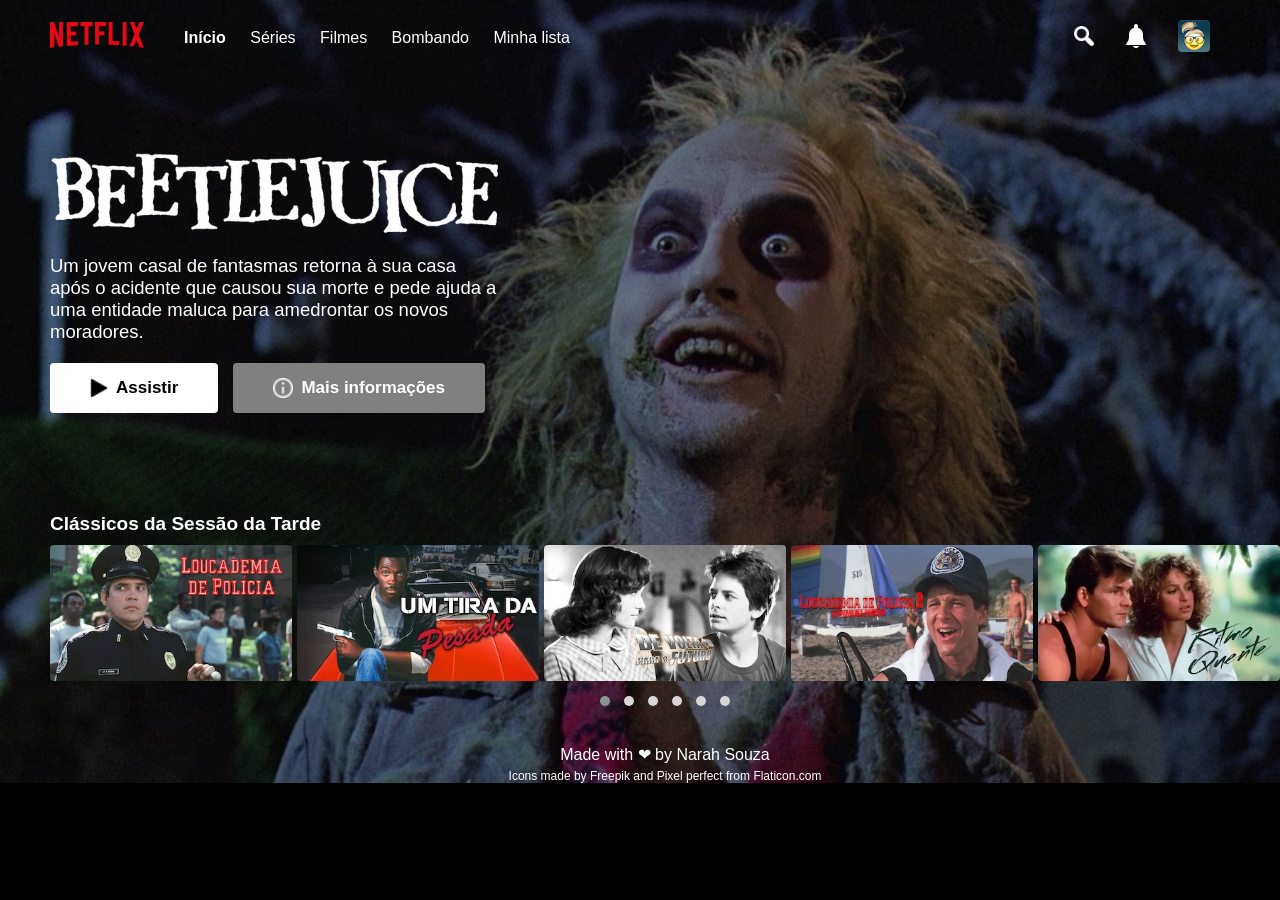
==== commit 4b9bc305: "Add files" ====
--- a/index.html
+++ b/index.html
@@ -1,91 +1,115 @@
+<!DOCTYPE html>
+<html lang="pt-br">
+  
 <head>
   
   <!--  Meta  -->
   <meta charset="UTF-8">
-  <title>Instagram</title>
+  <title>Netflix</title>
   <meta name="viewport" content="width=device-width, initial-scale=1">
-  <link href="style.css" rel="stylesheet" type="text/css" />
+  
+  <script>
+    $(document).ready(function(){
+      $(".owl-carousel").owlCarousel();
+    });
+  </script>
+  
+  <!--  Styles  -->
+  <link rel="stylesheet" href="styles/index.css">
+  
+  <!--Carousel-->
+  <link rel="stylesheet" href="styles/owl.carousel.min.css">
+  <link rel="stylesheet" href="styles/owl.theme.default.min.css">
+  
 </head>
   
 <body>
-  
-<div class="container">
+  <header>
+    <div class="logo-menu">
+      <a href="#"><img src="img/logo.png" class="logo"></a>
+      <nav class="menu">
+        <a href="#" class="left-menu"><b>Início</b></a>
+        <a href="#" class="left-menu">Séries</a>
+        <a href="#" class="left-menu">Filmes</a>
+        <a href="#" class="left-menu">Bombando</a>
+        <a href="#" class="left-menu">Minha lista</a>
+       </nav>
+    </div>
+    <nav class="right-menu">
+      <a href="#"><img src="img/search.png" class="search-icon"></a>
+      <a href="#"><img src="img/bell.png" class="bell-icon"></a>
+      <a href="https://github.com/narahsouza" target="_blank"><img src="img/profile.png" class="profile-img"></a>
+    </nav>
+      
+  </header>
 
-        <!-- Celular -->
-        <div class="phone">
-            <img src="img/phone.png" alt="Phone">
+  <main class="main-movie">
+    <img src="img/movie-logo.webp" alt="Beetlejuice - Os Fantasmas Se Divertem" class="movie-logo">
+    <p class="description">Um jovem casal de fantasmas retorna à sua casa após o acidente que causou sua morte e pede ajuda a uma entidade maluca para amedrontar os novos moradores.
+    </p>
+    <div class="buttons">
+      <button role="button" class="play">
+        <img src="img/play.png" class="play-icon">
+        <spam>Assistir</spam>
+      </button>
+      <button role="button" class="info">
+        <img src="img/info.png" class="info-icon">
+          Mais informações
+      </button>
+      </div>
+  </main>
+    
+  <div class="movies-title">Clássicos da Sessão da Tarde</div>
+
+  <div div class="movies-list">
+    <div div class="owl-carousel owl-theme">
+      <div><img class="movie" src="img/1984-Loucademia-de-Policia.webp"></div>
+      <div><img class="movie" src="img/1984-Um-Tira-da-Pesada.webp"></div>
+      <div><img class="movie" src="img/1985-De-Volta-Para-o-Futuro.webp"></div>
+      <div><img class="movie" src="img/1985-Loucademia-de-Policia-2-Primeira-Missao.webp"></div>
+      <div><img class="movie" src="img/1987-Dirty-Dancing-Ritmo-Quente.webp"></div>
+      <div><img class="movie" src="img/1988-Um-Principe-em-Nova-York.webp"></div>
+      <div><img class="movie" src="img/1991-De-Volta-a-Lagoa-Azul.webp"></div>
+      <div><img class="movie" src="img/1994-Debi-e-Loide-Dois-Idiotas-em-Apuros.webp"></div>
+      <div><img class="movie" src="img/1994-Os-Batutinhas.webp"></div>
+      <div><img class="movie" src="img/1995-Ace-Ventura-2-Um-Maluco-na-Africa.webp"></div>
+      <div><img class="movie" src="img/1995-As-Namoradas-do-Papai.webp"></div>
+      <div><img class="movie" src="img/1995-Gasparzinho-o-Fantasminha-Camarada.webp"></div>
+      <div><img class="movie" src="img/1996-Matilda.webp"></div>
+      <div><img class="movie" src="img/1997-MIB-Homens-de-Preto.webp"></div>
+      <div><img class="movie" src="img/1997-O-Mentiroso.webp"></div>
+      <div><img class="movie" src="img/1997-Um-Ninja-da-Pesada.webp"></div>
+      <div><img class="movie" src="img/1999-A-Mumia.webp"></div>
+      <div><img class="movie" src="img/1999-Bebes-Geniais.webp"></div>
+      <div><img class="movie" src="img/1999-O-Pequeno-Stuart-Little.webp"></div>
+      <div><img class="movie" src="img/2000-A-Fuga-das-Galinhas.webp"></div>
+      <div><img class="movie" src="img/2004-As-Branquelas.webp"></div>
+      <div><img class="movie" src="img/2004-Meninas-Malvadas.webp"></div>
+      <div><img class="movie" src="img/2005-Hitch-Conselheiro-amoroso.webp"></div>
+      <div><img class="movie" src="img/2006-A-Casa-Monstro.webp"></div>
+      <div><img class="movie" src="img/2006-O-Bicho-Vai-Pegar.webp"></div>
+      <div><img class="movie" src="img/2006-O-Segredo-dos-Animais.webp"></div>
+      <div><img class="movie" src="img/2007-Norbit-Uma-Comedia-de-Peso.webp"></div>
+    </div>
+  </div>
+
+  <footer>
+
+    <div class="assignment">
+        <div class="me">
+            Made with ❤ by <a href="https://github.com/narahsouza" target="_blank">Narah Souza</a>
         </div>
+        <div class="attribute">
+            Icons made by <a href="https://www.freepik.com" title="Freepik">Freepik</a> and <a href="https://www.flaticon.com/authors/pixel-perfect" target="_blank">Pixel perfect</a> from <a href="https://www.flaticon.com/" target="_blank">Flaticon.com</a>
+        </div>
+    </div>
+    
+    <!--Carousel-->
+    <script src="scripts/jquery.min.js"></script>
+    <script src="scripts/owl.carousel.min.js"></script>
+    <script src="scripts/setup.js"></script>
 
-        <!-- Caixas -->
-        <div class="boxes">
-
-            <!-- Caixa superior -->           
-            <div class="top-box">
-
-                <!-- Logo Instagram -->
-                <img src="img/logo.png" alt="Instagram" class="logo">
-                
-                <!-- Foto de perfil -->
-                <div class="profile">
-                    <img src="img/profile.jpg" class="photo">
-                </div>
-                
-                <!-- Botão -->
-                <div>
-                    <button class="button">
-                        <a href="https://github.com/narahsouza/" target="_blank"><p class="continue">Continuar como Narah</p></a>
-                    </button>
-                </div>
-                <div>
-                    <a href="#"><p class="remover">Remover conta</p></a>
-                </div>
-            </div>
-
-            <!-- Caixa inferior -->
-            <div class="bottom-box">
-                <p class="isnot">Não é Narah Souza?</p>
-                <p class="change">
-                    <a href="#"><span class="link">Trocar de conta</span></a>
-                    ou
-                    <a href="#"><span class="link">Cadastre-se</span></a>
-                </p>
-            </div>
-
-            <div class="getapps">
-                <p class="get">Obtenha o aplicativo.</p>
-                <div class="apps">
-                    <a href="https://apps.apple.com/app/instagram/id389801252?vt=lo" target="_blank">
-                        <img src="img/app-store.png" alt="App Store" class="app">
-                    </a>
-                    <a href="https://play.google.com/store/apps/details?id=com.instagram.android" target="_blank">
-                        <img src="img/google-play.png" class="google">
-                    </a>
-                </div>
-            </div><!--"getapps"-->
-        
-        </div><!--"boxes"-->
-
-    </div><!--"container"-->
-
-    <footer>
-        <div class="menu">
-            <span class="item">Sobre</span>
-            <span class="item">Blog</span>
-            <span class="item">Carreiras</span>
-            <span class="item">Ajuda</span>
-            <span class="item">API</span>
-            <span class="item">Privacidade</span>
-            <span class="item">Termos</span>
-            <span class="item">Principais contas</span>
-            <span class="item">Hashtags</span>
-            <span class="item">Localizações</span>
-        </div>
-            
-        <div class="language">
-            <span class="item">Português (Brasil)</span>
-            <span class="item">© 2021 Instagram do Facebook</span>
-        </div>
-    </footer>
+</footer>
   
   <!-- Scripts -->
   <script src="scripts/index.js"></script>
--- a/styles/index.css
+++ b/styles/index.css
@@ -0,0 +1,168 @@
+/*Reset CSS*/
+* {
+  margin: 0;
+  padding: 0;
+  box-sizing: border-box;
+}
+
+/*Elementos base*/
+body {
+  background-color: black;
+  background-image: linear-gradient(rgba(0,0,0,.50),rgba(0,0,0,.50)100%), url("../img/background.jpg");
+  background-position: center;
+  background-repeat: no-repeat;
+  background-size: cover;
+  font-family: 'Trebuchet MS', 'Lucida Sans Unicode', 'Lucida Grande', 'Lucida Sans', Arial, sans-serif;
+  height: px;
+  color: white;
+  margin-top: 20px;
+  margin-left: 50px;
+}
+
+header {
+  display: flex; /* Alinha os elementos em fila */
+  justify-content: space-between;
+  align-items: center; /* Alinhamento horizontal */
+}
+
+/* Links da página */
+* a {
+  text-decoration: none; /* Remove sublinhado dos links */
+  cursor: pointer; /* Transforma o cursor na mãozinha quando passa no link */
+  color: white;
+}
+
+/* Link visitado */
+a:visited {
+  color: white;
+}
+
+/* Quando o ponteiro do mouse passa no link */
+a:hover {
+  opacity: 0.6;
+}
+
+.logo {
+  margin-right: 40px;
+  width: 94px;
+}
+
+.logo-menu {
+  display: flex; /* Alinha os elementos em fila */
+  justify-content: space-between;
+  align-items: center; /* Alinhamento horizontal */
+}
+
+.left-menu {
+  margin-right: 20px;
+}
+
+.right-menu {
+  font-size: 15px;
+  display: flex; /* Alinha os elementos em fila */
+  align-items: center; /* Alinhamento horizontal */
+  margin-right: 50px;
+}
+
+.search-icon {
+  width: 20px;
+  margin-right: 30px;
+}
+
+.bell-icon {
+  margin-right: 30px;
+}
+
+.profile-img {
+  margin-right: 20px;
+  border-radius: 4px;
+}
+
+.main-movie {
+  display: flex;
+  flex-direction: column; /* Direção dos itens */
+  width: 450px;
+}
+
+.description {
+  margin: 20px 0;
+  font-size: 18.5px;
+}
+
+.buttons {
+  display: flex;
+  margin-bottom: 100px;
+}
+
+.play {
+  background-color: white;
+  color: black;
+  border: none; /* Remove borda do botão*/
+  border-radius: 4px;
+  padding: 15px 40px; /* Espaço interno do elemento. 1º valor: cima e baixo; 2º valor: lados. */
+  margin-right: 15px; /* Espaçamento entre os botões */
+  font-size: 17px;
+  font-weight: bold; /* Negrito */
+  cursor: pointer; /*Transforma o cursor na mãozinha quando passa no link*/
+  display: flex;
+  align-items: center; /* Alinhamento horizontal */
+}
+
+/* Muda o padrão de cor do botão quando passa o cursor */
+.play:hover{
+  opacity: 0.6;
+}
+
+.play-icon {
+  width: 18px;
+  margin-right: 8px;
+}
+
+.info {
+  background-color: gray;
+  color: white;
+  border: none; /* Remove borda do botão*/
+  border-radius: 4px;
+  padding: 15px 40px; /* Espaço interno do elemento. 1º valor: cima e baixo; 2º valor: lados. */
+  margin-right: 15px; /* Espaçamento entre os botões */
+  font-size: 17px;
+  font-weight: bold; /* Negrito */
+  cursor: pointer; /*Transforma o cursor na mãozinha quando passa no link*/
+  display: flex;
+  align-items: center; /* Alinhamento horizontal */
+}
+
+/* Muda o padrão de cor do botão quando passa o cursor */
+.info:hover{
+  opacity: 0.6;
+}
+
+.info-icon {
+  width: 20px;
+  margin-right: 8px;
+}
+
+.movies-title {
+  font-size: 19px;
+  font-weight: bold; /* Negrito */
+  margin-bottom: 10px;
+}
+
+.movie {
+  cursor: pointer;
+  border-radius: 4px;
+    
+}
+
+.assignment {
+  display: flex; /* Alinha os elementos em fila */
+  flex-direction: column; /* Direção dos itens */
+  align-items: center; /* Alinhamento horizontal */
+  justify-content: center;
+  margin-top: 30px;
+}
+
+.attribute {
+  font-size: 12px;
+  margin-top: 5px;
+}
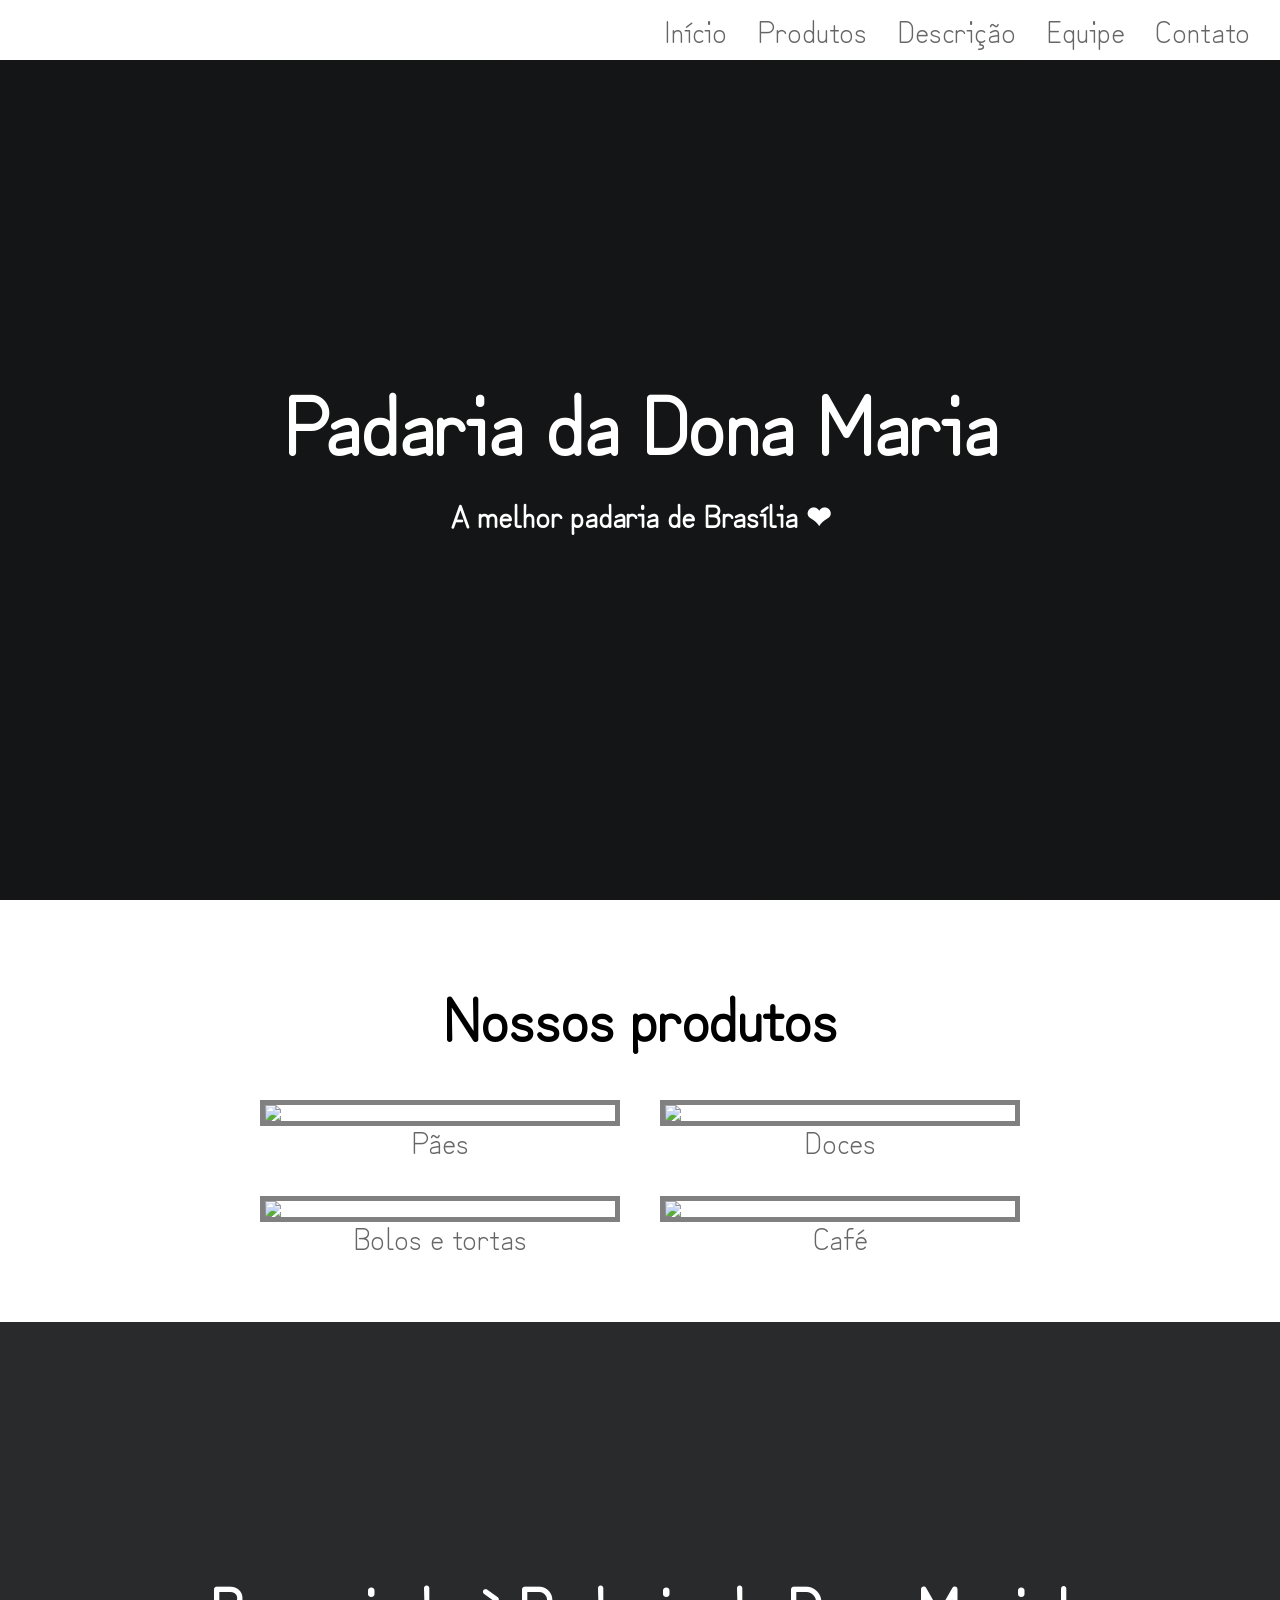
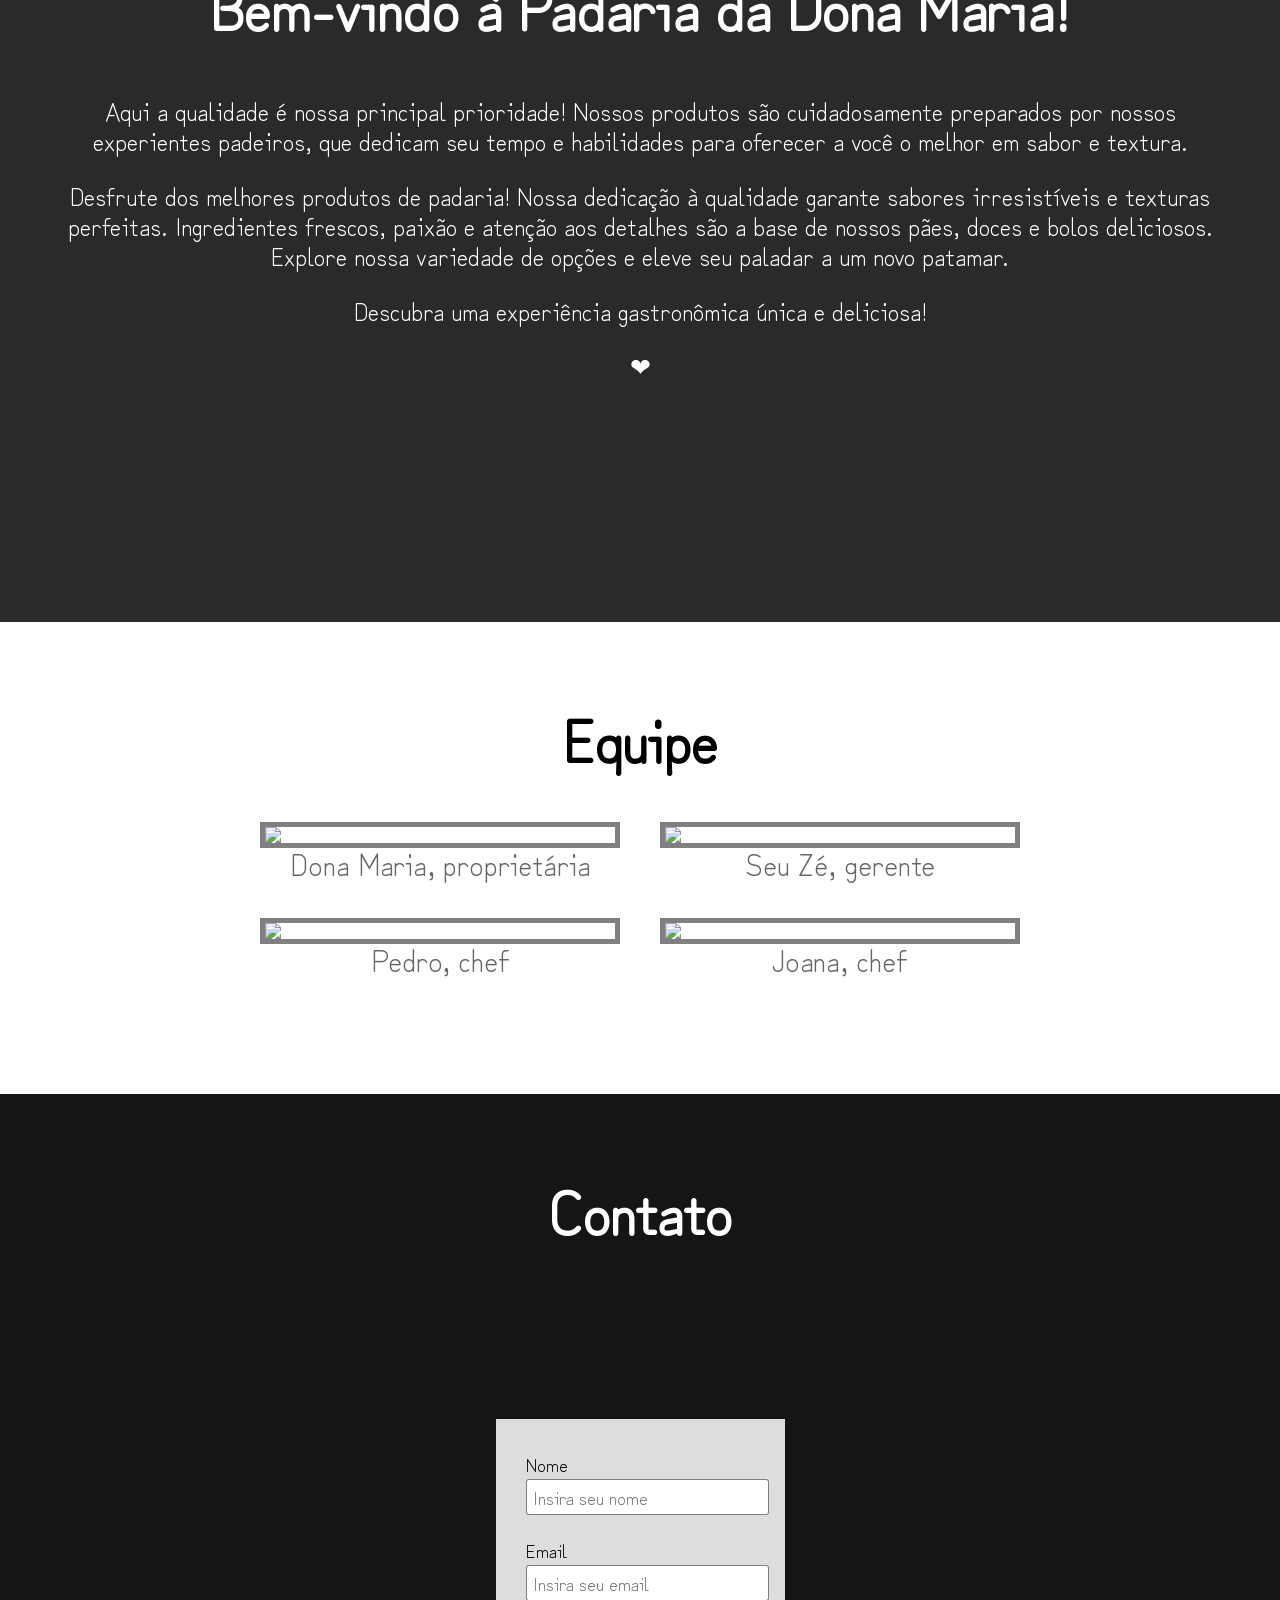
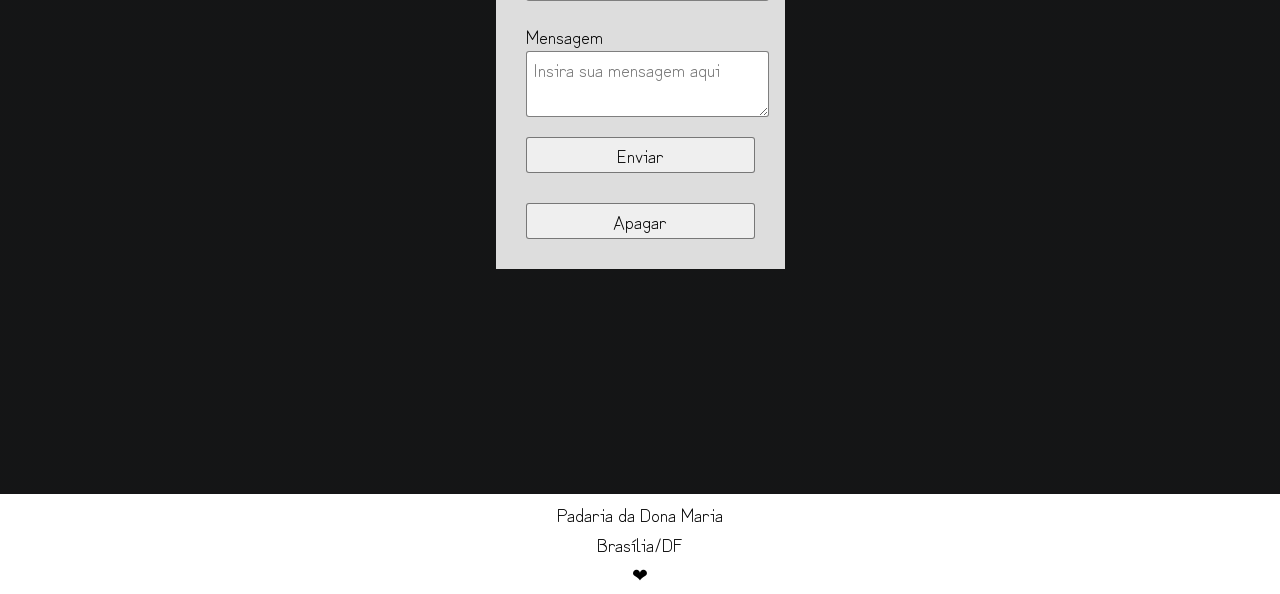
==== commit 94c1b24f: "Add files via upload" ====
--- a/index.html
+++ b/index.html
@@ -1,119 +1,104 @@
 <!DOCTYPE html>
 <html lang="pt-br">
-  
 <head>
-  
-  <!--  Meta  -->
-  <meta charset="UTF-8">
-  <title>Netflix</title>
-  <meta name="viewport" content="width=device-width, initial-scale=1">
-  
-  <script>
-    $(document).ready(function(){
-      $(".owl-carousel").owlCarousel();
-    });
-  </script>
-  
-  <!--  Styles  -->
-  <link rel="stylesheet" href="styles/index.css">
-  
-  <!--Carousel-->
-  <link rel="stylesheet" href="styles/owl.carousel.min.css">
-  <link rel="stylesheet" href="styles/owl.theme.default.min.css">
-  
+    <meta charset="UTF-8">
+    <meta http-equiv="X-UA-Compatible" content="IE=edge">
+    <meta nome="viewport" content="width=device-width, initial-scale=1.0">
+    <title>Padaria da Dona Maria</title>
+    <link href="style.css" rel="stylesheet" type="text/css" />
 </head>
-  
 <body>
-  <header>
-    <div class="logo-menu">
-      <a href="#"><img src="img/logo.png" class="logo"></a>
-      <nav class="menu">
-        <a href="#" class="left-menu"><b>Início</b></a>
-        <a href="#" class="left-menu">Séries</a>
-        <a href="#" class="left-menu">Filmes</a>
-        <a href="#" class="left-menu">Bombando</a>
-        <a href="#" class="left-menu">Minha lista</a>
-       </nav>
-    </div>
-    <nav class="right-menu">
-      <a href="#"><img src="img/search.png" class="search-icon"></a>
-      <a href="#"><img src="img/bell.png" class="bell-icon"></a>
-      <a href="https://github.com/narahsouza" target="_blank"><img src="img/profile.png" class="profile-img"></a>
-    </nav>
+    <header>
+        <nav id="navbar">
+          <ul class="navbar-list">
+            <li><a href="#inicio">Início</a></li>
+            <li><a href="#produtos">Produtos</a></li>
+            <li><a href="#descricao">Descrição</a></li>
+            <li><a href="#pessoas">Equipe</a></li>
+            <li><a href="#contato">Contato</a></li>
+          </ul>
+        </nav>
+      </header>
       
-  </header>
+      <section id="inicio">
+        <h1>Padaria da Dona Maria</h1>
+        <p>A melhor padaria de Brasília ❤ </p>
+      </section>
+      
+      <section id="produtos">
+        <div class="produtos">
+          <h2>Nossos produtos</h2>
+          <div class="produto-links">
+            <a class="produto-titulo" href="#produtos"><img class="produto-img" src="img/paes.jpg"><p>Pães</p></a>
+            <a class="produto-titulo" href="#produtos"><img class="produto-img" src="img/doces.jpg"><p>Doces</p></a>
+          </div>
+          <div class="produto-links">
+            <a class="produto-titulo" href="#produtos"><img class="produto-img" src="img/bolo.jpg"><p>Bolos e tortas</p></a>
+            <a class="produto-titulo" href="#produtos"><img class="produto-img" src="img/cafe.jpg"><p>Café</p></a>
+          </div>
+        </div>
+      </section>
 
-  <main class="main-movie">
-    <img src="img/movie-logo.webp" alt="Beetlejuice - Os Fantasmas Se Divertem" class="movie-logo">
-    <p class="description">Um jovem casal de fantasmas retorna à sua casa após o acidente que causou sua morte e pede ajuda a uma entidade maluca para amedrontar os novos moradores.
-    </p>
-    <div class="buttons">
-      <button role="button" class="play">
-        <img src="img/play.png" class="play-icon">
-        <spam>Assistir</spam>
-      </button>
-      <button role="button" class="info">
-        <img src="img/info.png" class="info-icon">
-          Mais informações
-      </button>
-      </div>
-  </main>
-    
-  <div class="movies-title">Clássicos da Sessão da Tarde</div>
+      <section id="descricao">
+        <div class="texto">
+            <h2>Bem-vindo à Padaria da Dona Maria!</h2>
+            <p>Aqui a qualidade é nossa principal prioridade! Nossos produtos são cuidadosamente preparados por nossos experientes padeiros, que dedicam seu tempo e habilidades para oferecer a você o melhor em sabor e textura.
+            </p>
+            <p>Desfrute dos melhores produtos de padaria! Nossa dedicação à qualidade garante sabores irresistíveis e texturas perfeitas. Ingredientes frescos, paixão e atenção aos detalhes são a base de nossos pães, doces e bolos deliciosos. Explore nossa variedade de opções e eleve seu paladar a um novo patamar.
+            </p>
+            <p>Descubra uma experiência gastronômica única e deliciosa!
+            </p>
+            <p>❤</p>
+        </div>
+      </section>
+      
+      <section id="pessoas">
+        <div class="produtos">
+          <h2>Equipe</h2>
+          <div class="produto-links">
+            <a class="produto-titulo" href="#pessoas"><img class="produto-img" src="img/maria.jpg"><p>Dona Maria, proprietária</p></a>
+            <a class="produto-titulo" href="#pessoas"><img class="produto-img" src="img/ze.jpg"><p>Seu Zé, gerente</p></a>
+          </div>
+          <div class="produto-links">
+            <a class="produto-titulo" href="#pessoas"><img class="produto-img" src="img/chef2.png"><p>Pedro, chef</p></a>
+            <a class="produto-titulo" href="#pessoas"><img class="produto-img" src="img/chef1.jpg"><p>Joana, chef</p></a>
+          </div>
+        </div>
+      </section>
 
-  <div div class="movies-list">
-    <div div class="owl-carousel owl-theme">
-      <div><img class="movie" src="img/1984-Loucademia-de-Policia.webp"></div>
-      <div><img class="movie" src="img/1984-Um-Tira-da-Pesada.webp"></div>
-      <div><img class="movie" src="img/1985-De-Volta-Para-o-Futuro.webp"></div>
-      <div><img class="movie" src="img/1985-Loucademia-de-Policia-2-Primeira-Missao.webp"></div>
-      <div><img class="movie" src="img/1987-Dirty-Dancing-Ritmo-Quente.webp"></div>
-      <div><img class="movie" src="img/1988-Um-Principe-em-Nova-York.webp"></div>
-      <div><img class="movie" src="img/1991-De-Volta-a-Lagoa-Azul.webp"></div>
-      <div><img class="movie" src="img/1994-Debi-e-Loide-Dois-Idiotas-em-Apuros.webp"></div>
-      <div><img class="movie" src="img/1994-Os-Batutinhas.webp"></div>
-      <div><img class="movie" src="img/1995-Ace-Ventura-2-Um-Maluco-na-Africa.webp"></div>
-      <div><img class="movie" src="img/1995-As-Namoradas-do-Papai.webp"></div>
-      <div><img class="movie" src="img/1995-Gasparzinho-o-Fantasminha-Camarada.webp"></div>
-      <div><img class="movie" src="img/1996-Matilda.webp"></div>
-      <div><img class="movie" src="img/1997-MIB-Homens-de-Preto.webp"></div>
-      <div><img class="movie" src="img/1997-O-Mentiroso.webp"></div>
-      <div><img class="movie" src="img/1997-Um-Ninja-da-Pesada.webp"></div>
-      <div><img class="movie" src="img/1999-A-Mumia.webp"></div>
-      <div><img class="movie" src="img/1999-Bebes-Geniais.webp"></div>
-      <div><img class="movie" src="img/1999-O-Pequeno-Stuart-Little.webp"></div>
-      <div><img class="movie" src="img/2000-A-Fuga-das-Galinhas.webp"></div>
-      <div><img class="movie" src="img/2004-As-Branquelas.webp"></div>
-      <div><img class="movie" src="img/2004-Meninas-Malvadas.webp"></div>
-      <div><img class="movie" src="img/2005-Hitch-Conselheiro-amoroso.webp"></div>
-      <div><img class="movie" src="img/2006-A-Casa-Monstro.webp"></div>
-      <div><img class="movie" src="img/2006-O-Bicho-Vai-Pegar.webp"></div>
-      <div><img class="movie" src="img/2006-O-Segredo-dos-Animais.webp"></div>
-      <div><img class="movie" src="img/2007-Norbit-Uma-Comedia-de-Peso.webp"></div>
-    </div>
-  </div>
 
-  <footer>
-
-    <div class="assignment">
-        <div class="me">
-            Made with ❤ by <a href="https://github.com/narahsouza" target="_blank">Narah Souza</a>
-        </div>
-        <div class="attribute">
-            Icons made by <a href="https://www.freepik.com" title="Freepik">Freepik</a> and <a href="https://www.flaticon.com/authors/pixel-perfect" target="_blank">Pixel perfect</a> from <a href="https://www.flaticon.com/" target="_blank">Flaticon.com</a>
-        </div>
-    </div>
-    
-    <!--Carousel-->
-    <script src="scripts/jquery.min.js"></script>
-    <script src="scripts/owl.carousel.min.js"></script>
-    <script src="scripts/setup.js"></script>
-
-</footer>
-  
-  <!-- Scripts -->
-  <script src="scripts/index.js"></script>
-  
+      <section id="contato">
+        <h2>Contato</h2>
+        <form id="formulario-contato">
+            <div class="grupo">
+              <label id="nome-label">Nome</label>
+              <input id="nome" class="caixa" type="text" placeholder="Insira seu nome" required>
+            </div>
+            
+            <div class="grupo">
+              <label id="email-label">Email</label>
+              <input id="email" class="caixa" type="email" placeholder="Insira seu email" required>
+            </div>
+            
+            <div class="grupo">
+            <p>Mensagem</p>
+              <textarea class="caixa" placeholder="Insira sua mensagem aqui"></textarea>
+            </div>
+              
+            <div class="grupo">
+              <button id="submit" class="caixa" type="submit">Enviar</button>
+              <br>
+              <button id="reset" class="caixa" type="reset">Apagar</button>
+            </div>  
+              
+          </form>
+          <br>
+        </section>
+      
+      <footer>
+        <p>Padaria da Dona Maria</p>
+        <p>Brasília/DF</p>
+        <p>❤</p>
+      </footer> 
 </body>
-  
 </html>
--- a/style.css
+++ b/style.css
@@ -0,0 +1,182 @@
+/* IMPORTA AS FONTES */
+@import url('https://fonts.googleapis.com/css2?family=Zen+Kurenaido');
+
+/* RESETA O CSS */
+* {
+  margin: 0;
+  padding: 0;
+  caixa-sizing: border-caixa;
+}
+
+html {
+  font-size: 10px;
+  scroll-behavior: smooth; /*ROLAGEM SUAVE*/
+}
+
+body {
+  font-family: 'Zen Kurenaido', sans-serif;
+  font-size: 1.9rem;
+  line-height: 3rem;
+}
+
+/* MENU SUPERIOR */
+#navbar {
+  align-items: center; /* Alinhamento horizontal */
+  background-color: white;
+  display: flex;
+  flex-direction: row;
+  height: 6rem;
+  justify-content: flex-end;
+  position: fixed; /* NAVBAR SEMPRE VISIVEL */
+  width: 100%;
+}
+
+.navbar-list {
+  display: flex;
+  flex-direction: row;
+}
+
+li {
+  font-size: 3rem;
+  list-style: none;
+  margin-right: 3rem;
+}
+
+/* LINKS */
+a {
+  color: #666666;
+  text-decoration: none;
+}
+
+a:hover {
+  font-weight: bold;
+}
+
+/* SEÇOES*/
+#inicio {
+  background-image: linear-gradient(rgba(0,0,0,.50),rgba(0,0,0,.50)100%), url('img/doces.jpg');
+  background-size: cover;
+  background-position: center;
+  background-repeat: no-repeat;
+  font-weight: bold;
+}
+
+#inicio,
+#descricao,
+#contato {
+  align-items: center;
+  background-color: #292A2C;
+  color: white;
+  display: flex;
+  flex-direction: column;
+  height: 100vh; /* 100% DA ALTURA DA JANELA DE VISUALIZAÇÃO */
+  justify-content: center;
+  width: 100%;
+}
+
+#produtos,
+#pessoas,
+#contato {
+  padding: 5rem 0;
+}
+
+/* TÍTULOS E PARAGRAFOS*/
+h1 {
+  font-size: 8rem;
+  padding: 5rem;
+  text-align: center;
+}
+
+h2 {
+  font-size: 6rem;
+  padding: 5rem;
+  text-align: center;
+}
+
+#inicio p {
+  font-size: 3rem;
+  margin: 1.5rem;
+}
+
+.produto-titulo p,
+.pessoa-titulo p {
+  font-size: 3rem;
+}
+
+.texto p {
+  color: white;
+  font-size: 2.5rem;
+  margin: 2.5rem 5rem;
+  text-align: center;
+}
+
+/* IMAGENS E LEGENDAS */
+
+.produto-links,
+.pessoa-links {
+  display: flex;
+  flex-direction: row;
+  justify-content: center;
+}
+
+.produto-titulo,
+.pessoa-titulo {
+  margin: 2rem;
+  display: flex;
+  flex-direction: column;
+  align-items: center;
+}
+
+.produto-img,
+.pessoa-img {
+  border: 5px solid gray;
+  width: 35rem;
+}
+
+/*FORMULARIO*/
+#contato {
+  background-image: linear-gradient(rgba(0,0,0,.50),rgba(0,0,0,.50)100%), url('img/doces.jpg');
+  background-size: cover;
+  background-position: center;
+  background-repeat: no-repeat;
+  margin-top: 5rem;
+}
+
+#formulario-contato {
+  background-color: #DDDDDD;
+  color: black;
+  margin: auto;
+  max-width: 55rem;
+  padding: 1rem;
+  text-align: left;
+}
+
+.grupo {
+  margin: 2rem;
+}
+
+.caixa {
+  border: 1px solid rgba(0,0,0,.50);
+  border-radius: 0.3rem;
+  display: block;
+  padding: 0.2rem 0.6rem;
+  width: 100%;
+}
+
+input,
+textarea,
+button {
+  margin: 0;
+  font-family: inherit;
+  font-size: inherit;
+  line-height: inherit;
+}
+
+/* RODAPÉ */
+footer {
+  align-items: center; /* Alinhamento horizontal */
+  display: flex;
+  flex-direction: column;
+  height: 10rem;
+  justify-content: center;
+}
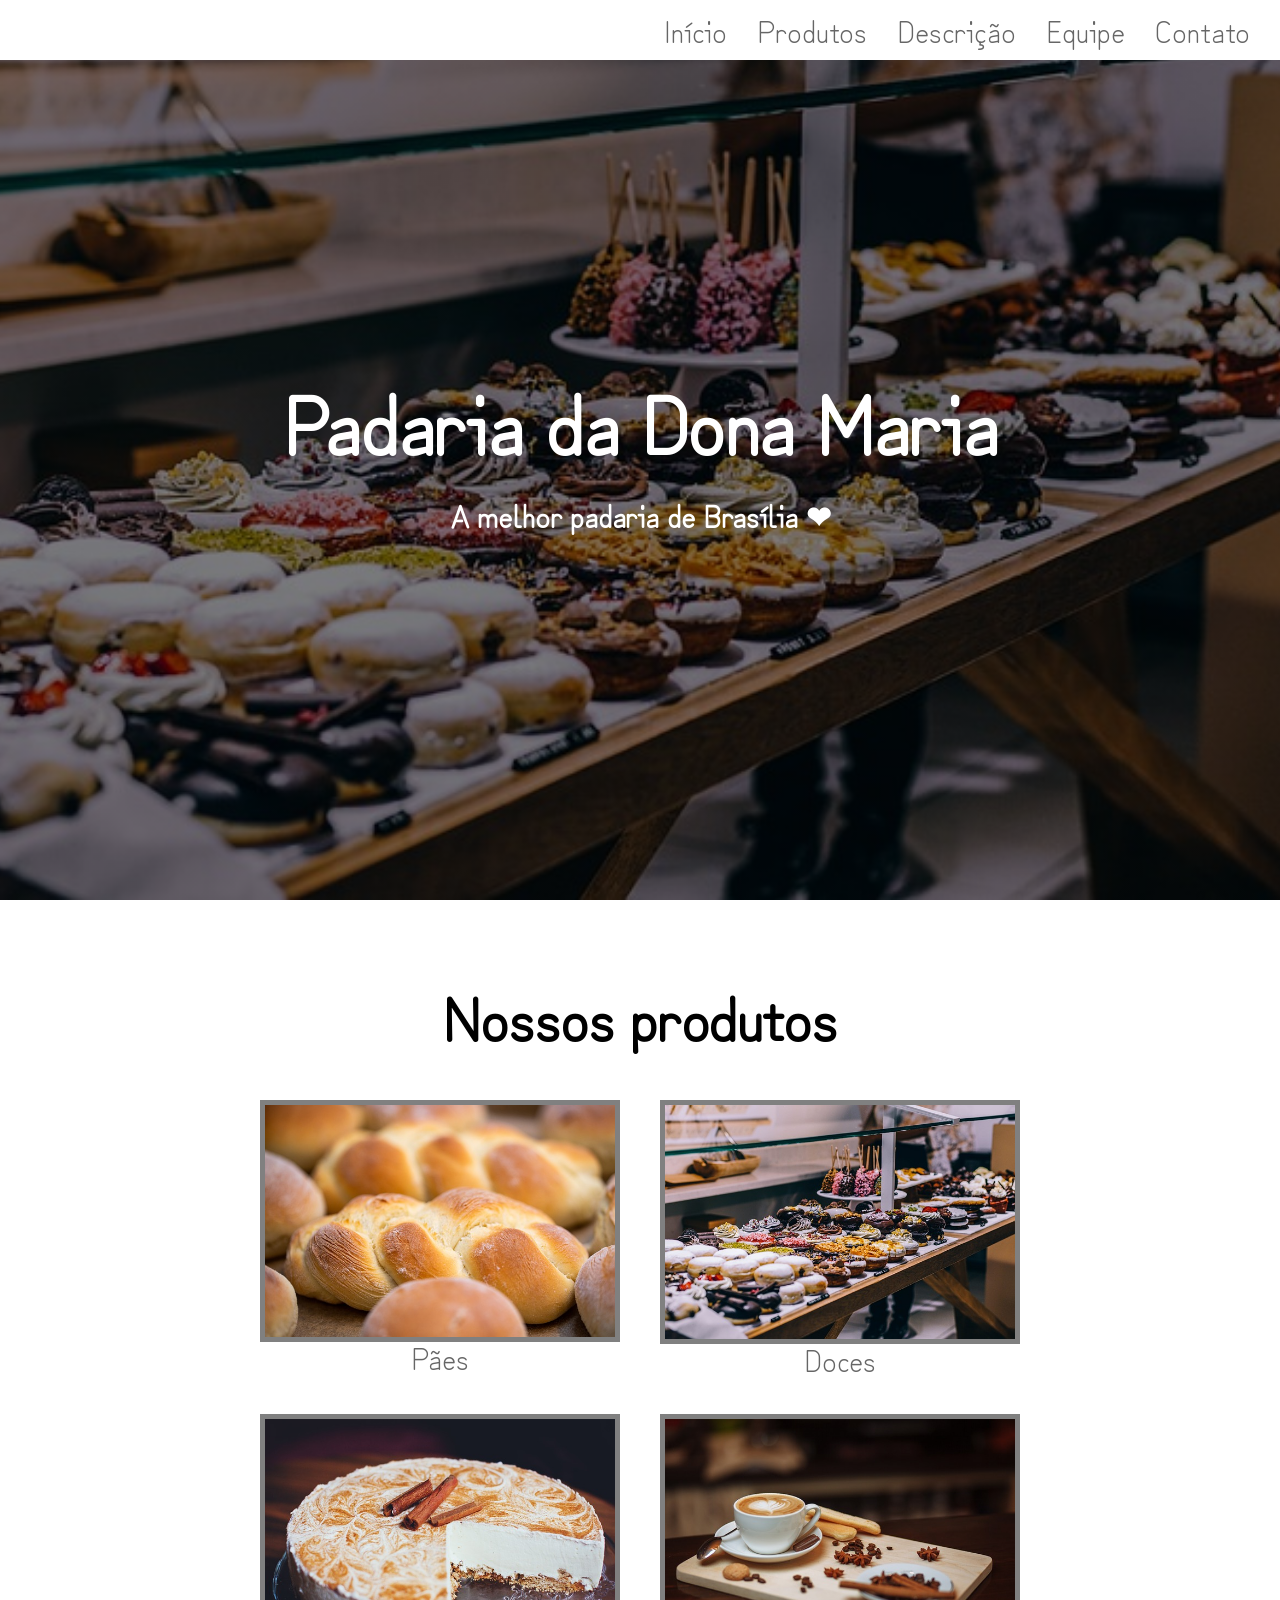
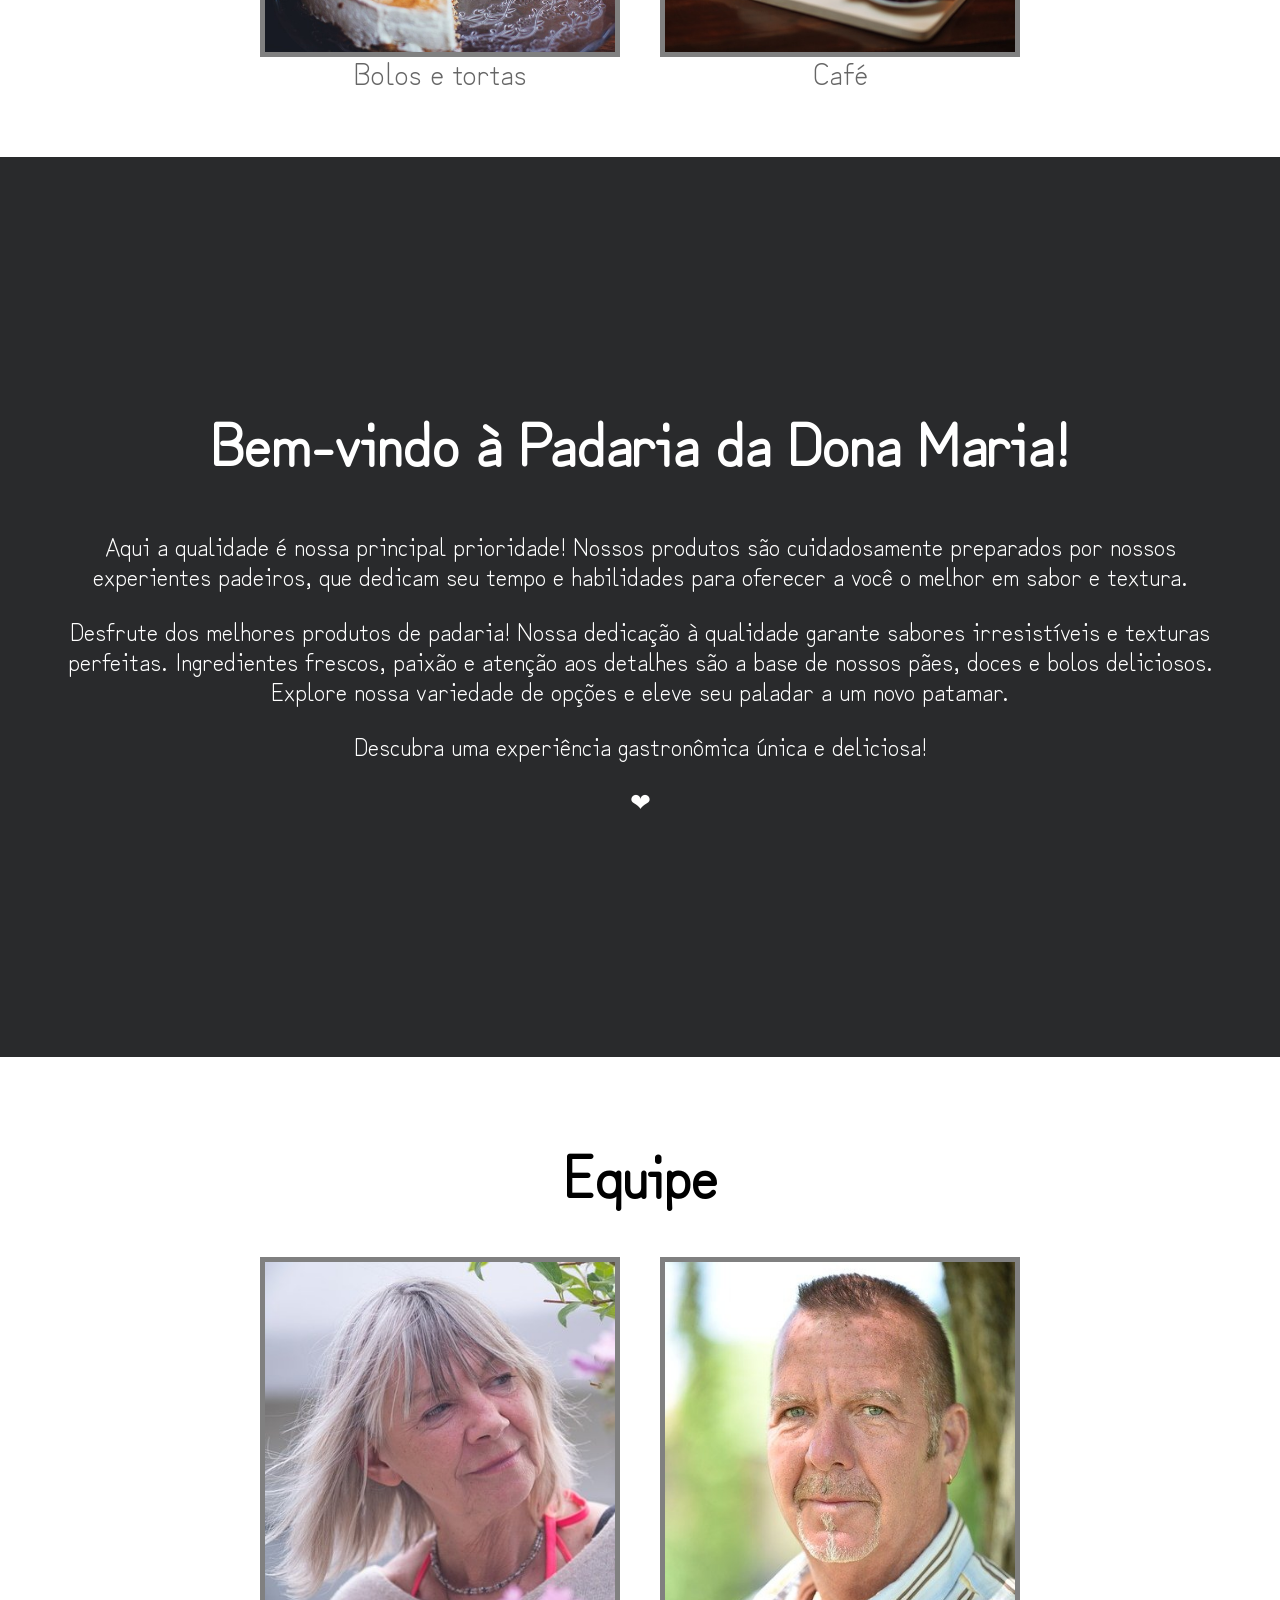
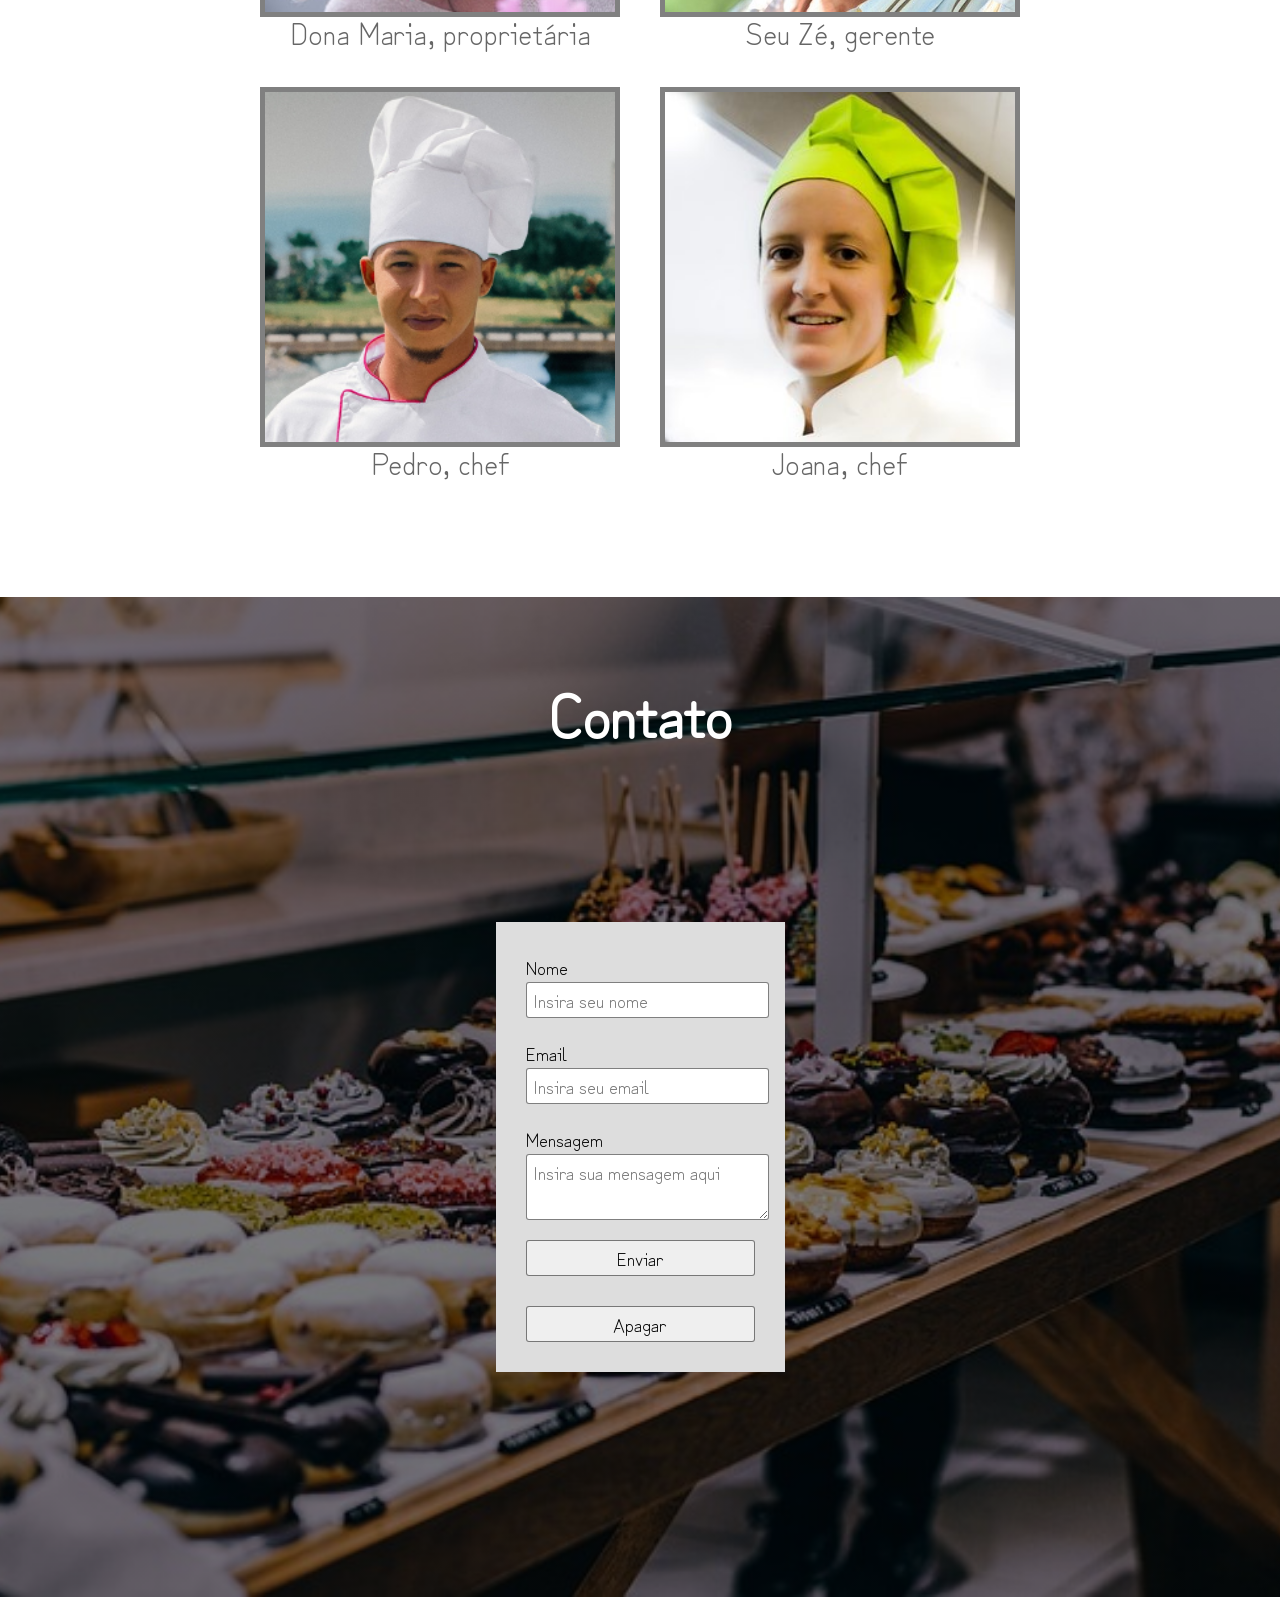
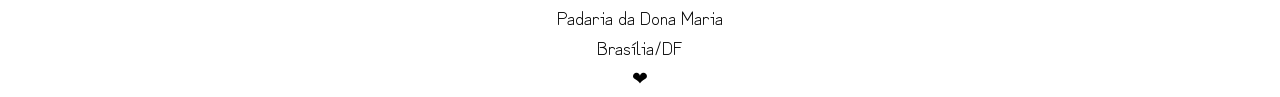
==== commit 5d4f7f81: "Update index.html" ====
--- a/index.html
+++ b/index.html
@@ -60,8 +60,8 @@
             <a class="produto-titulo" href="#pessoas"><img class="produto-img" src="img/ze.jpg"><p>Seu Zé, gerente</p></a>
           </div>
           <div class="produto-links">
-            <a class="produto-titulo" href="#pessoas"><img class="produto-img" src="img/chef2.png"><p>Pedro, chef</p></a>
-            <a class="produto-titulo" href="#pessoas"><img class="produto-img" src="img/chef1.jpg"><p>Joana, chef</p></a>
+            <a class="produto-titulo" href="#pessoas"><img class="produto-img" src="img/chef1.png"><p>Pedro, chef</p></a>
+            <a class="produto-titulo" href="#pessoas"><img class="produto-img" src="img/chef2.jpg"><p>Joana, chef</p></a>
           </div>
         </div>
       </section>
@@ -101,4 +101,4 @@
         <p>❤</p>
       </footer> 
 </body>
-</html>+</html>
